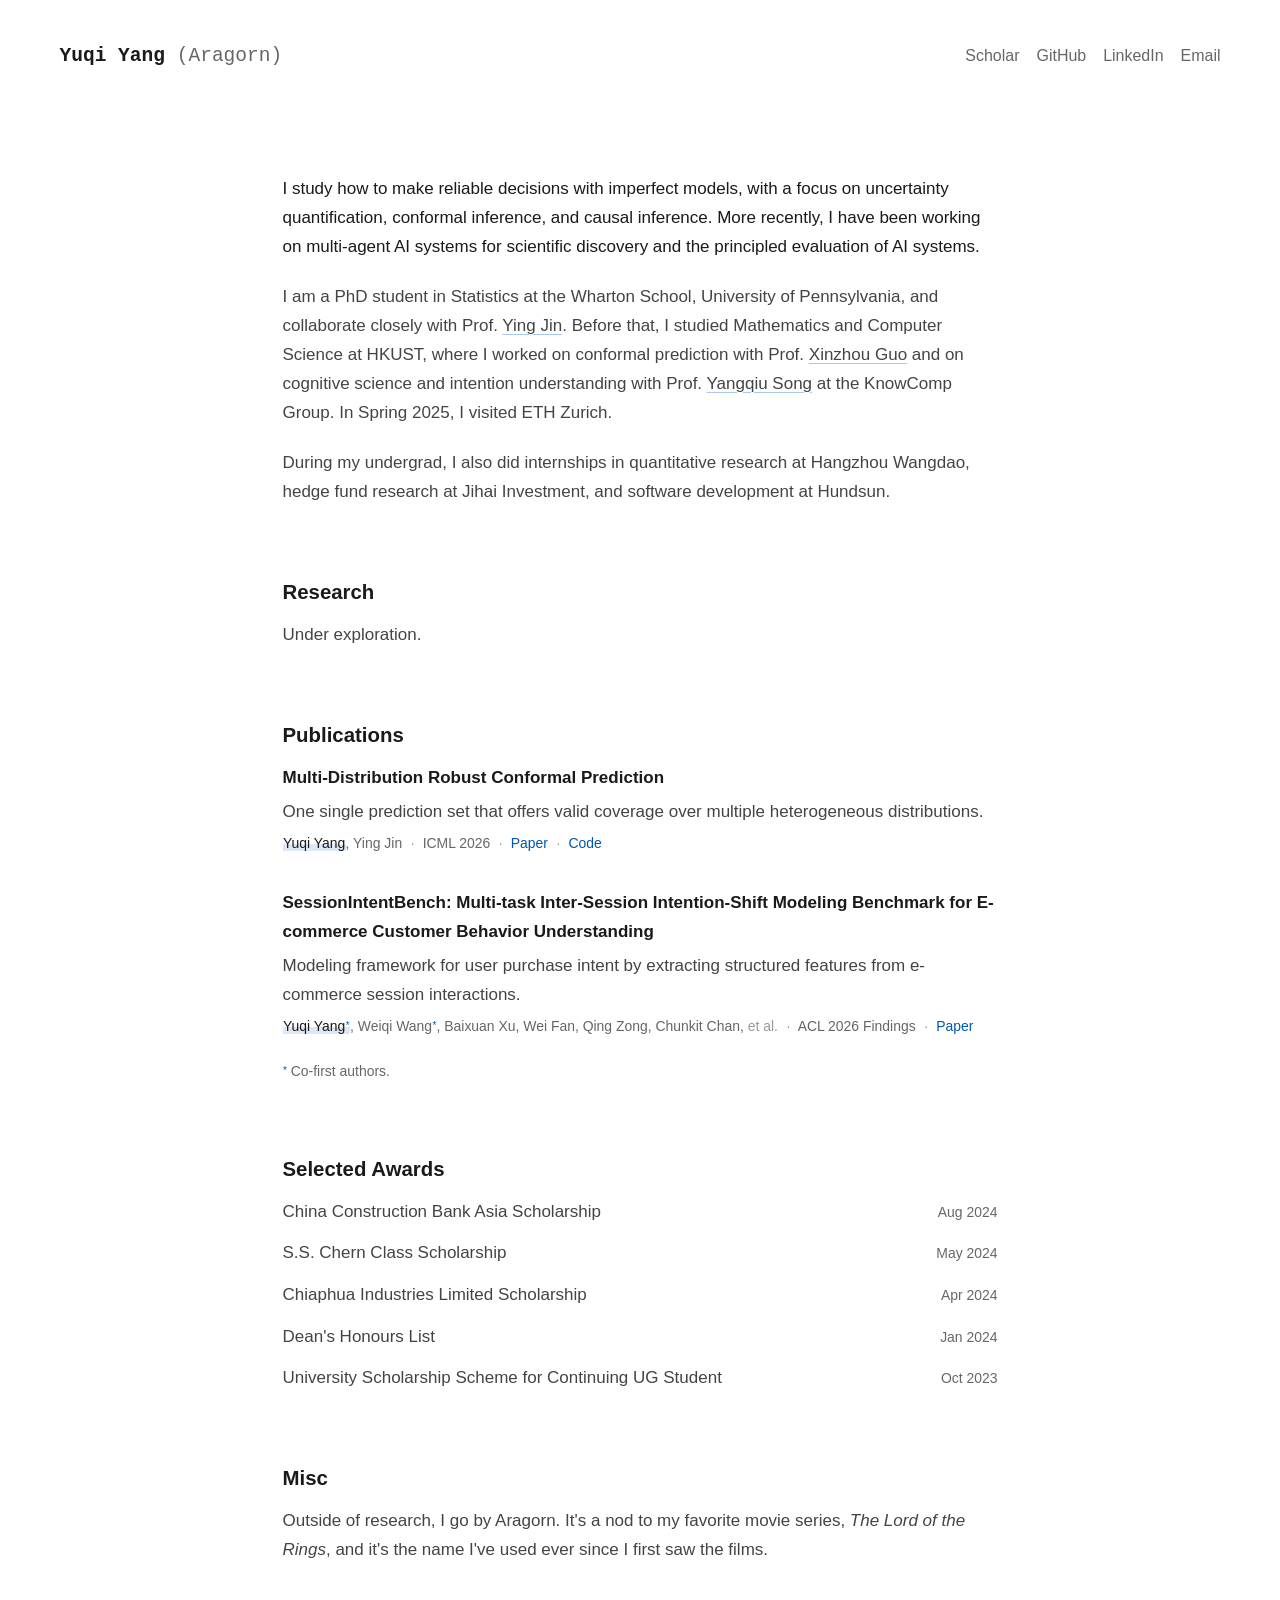
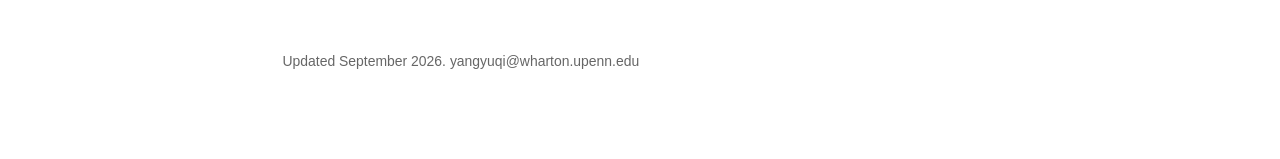
==== index.html @ 6b4e622f "Fix research placeholder wording" ====
<!doctype html>
<html lang="en">
<head>
    <meta charset="UTF-8">
    <meta name="viewport" content="width=device-width, initial-scale=1.0">
    <meta name="description" content="Yuqi Yang (Aragorn), Statistics PhD student at Wharton working on uncertainty quantification, conformal and causal inference, agentic scientific discovery, and AI evaluation.">
    <title>Yuqi Yang (Aragorn)</title>
    <style>
        :root {
            --bg: #ffffff;
            --text: #1a1a1a;
            --body: #444444;
            --muted: #666666;
            --light-muted: #999999;
            --accent: #0056b3;
            --max-width: 800px;
            --small: 0.82rem;
            --sans: -apple-system, BlinkMacSystemFont, "Segoe UI", Roboto, Helvetica, Arial, sans-serif;
            --mono: ui-monospace, "SF Mono", SFMono-Regular, Menlo, Monaco, Consolas, monospace;
        }

        * {
            box-sizing: border-box;
        }

        html {
            background: var(--bg);
            color: var(--text);
            font-family: var(--sans);
            font-size: 17px;
            line-height: 1.6;
        }

        body {
            margin: 0;
        }

        a {
            color: inherit;
            text-decoration-color: rgba(0, 102, 204, 0.35);
            text-decoration-thickness: 0.08em;
            text-underline-offset: 0.2em;
        }

        a:hover,
        a:focus {
            color: var(--accent);
            text-decoration-color: currentColor;
        }

        .site-header {
            align-items: baseline;
            display: flex;
            flex-wrap: wrap;
            gap: 0.5rem 2rem;
            justify-content: space-between;
            padding: 2.5rem 3.5rem 0;
        }

        .nav-links {
            display: flex;
            flex-wrap: wrap;
            gap: 0.5rem 1rem;
        }

        .nav-links a {
            color: var(--muted);
            font-size: 0.94rem;
            text-decoration: none;
        }

        .nav-links a:hover,
        .nav-links a:focus {
            color: var(--text);
        }

        h1,
        h2,
        h3,
        p,
        ul {
            margin: 0;
        }

        h1 {
            font-family: var(--mono);
            font-size: 1.15rem;
            font-weight: 700;
            line-height: 1.3;
        }

        h1 span {
            color: var(--muted);
            font-weight: 400;
        }

        .page {
            color: var(--body);
            line-height: 1.7;
            margin: 0 auto;
            max-width: var(--max-width);
            padding: 6.25rem 2.5rem 5rem;
        }

        h2 {
            color: var(--text);
            font-size: 1.2rem;
            font-weight: 700;
            line-height: 1.3;
            margin-bottom: 0.9rem;
        }

        h3 {
            color: var(--text);
            font-size: 1rem;
            font-weight: 600;
        }

        section + section {
            margin-top: 4.25rem;
        }

        section > * + * {
            margin-top: 1.25rem;
        }

        section > h2 + * {
            margin-top: 0;
        }

        section > .entry + .entry {
            margin-top: 2rem;
        }

        .lede {
            color: var(--text);
        }

        .small {
            color: var(--muted);
            font-size: var(--small);
        }

        .rows {
            display: grid;
            gap: 0.75rem;
            list-style: none;
            padding: 0;
        }

        .row {
            align-items: baseline;
            column-gap: 1.5rem;
            display: grid;
            grid-template-columns: minmax(0, 1fr) auto;
        }

        .entry > * + * {
            margin-top: 0.3rem;
        }

        .byline > * + * {
            white-space: nowrap;
        }

        .byline > :not(:last-child)::after {
            color: var(--light-muted);
            content: "\00b7";
            display: inline-block;
            margin: 0 0.25rem 0 0.5rem;
        }

        .byline a {
            color: var(--accent);
            text-decoration: none;
        }

        .byline a:hover,
        .byline a:focus {
            text-decoration: underline;
        }

        .author-me {
            background: linear-gradient(to top, rgba(0, 86, 179, 0.14) 42%, transparent 42%);
            color: var(--text);
            padding: 0 0.03em;
        }

        .author-more {
            color: var(--light-muted);
            white-space: nowrap;
        }

        .cofirst {
            color: var(--accent);
            font-size: 0.72em;
            line-height: 0;
            margin-left: 0.05em;
            position: relative;
            top: -0.22em;
            vertical-align: baseline;
        }

        footer {
            color: var(--muted);
            font-size: var(--small);
            margin-top: 5rem;
        }

        footer a {
            color: inherit;
            text-decoration: none;
        }

        footer a:hover,
        footer a:focus {
            text-decoration: underline;
        }

        @media (max-width: 640px) {
            .site-header {
                padding: 1.6rem 1.1rem 0;
            }

            .page {
                padding: 3.5rem 1.1rem 3.5rem;
            }

            section + section {
                margin-top: 3.25rem;
            }
        }
    </style>
</head>
<body>
    <header class="site-header">
        <h1 id="intro-title">Yuqi Yang <span>(Aragorn)</span></h1>
        <nav class="nav-links" aria-label="Primary">
            <a href="https://scholar.google.com/citations?user=ICgQw6wAAAAJ">Scholar</a>
            <a href="https://github.com/AragornBFRer">GitHub</a>
            <a href="https://www.linkedin.com/in/aragorn-y">LinkedIn</a>
            <a href="mailto:yangyuqi@wharton.upenn.edu">Email</a>
        </nav>
    </header>

    <main class="page">
        <section aria-label="About">
            <p class="lede">
                I study how to make reliable decisions with imperfect models, with a focus on uncertainty quantification, conformal inference, and causal inference. More recently, I have been working on multi-agent AI systems for scientific discovery and the principled evaluation of AI systems.
            </p>
            <p>
                I am a PhD student in Statistics at the Wharton School, University of Pennsylvania,
                and collaborate closely with Prof. <a href="https://ying531.github.io/">Ying Jin</a>.
                Before that, I studied Mathematics and Computer Science at HKUST, where I worked on
                conformal prediction with Prof. <a href="https://facultyprofiles.hkust.edu.hk/profiles.php?profile=xinzhou-guo-xinzhoug">Xinzhou Guo</a>
                and on cognitive science and intention understanding with
                Prof. <a href="https://scholar.google.com/citations?user=MdQZ-q8AAAAJ&hl=en">Yangqiu Song</a>
                at the KnowComp Group. In Spring 2025, I visited ETH Zurich.
            </p>
            <p>
                During my undergrad, I also did internships in quantitative research at Hangzhou Wangdao, hedge fund research at Jihai Investment, and software development at Hundsun.
            </p>
        </section>

        <section aria-labelledby="research-title">
            <h2 id="research-title">Research</h2>
            <p>Under exploration.</p>
        </section>

        <section aria-labelledby="publications-title">
            <h2 id="publications-title">Publications</h2>
            <article class="entry">
                <h3>Multi-Distribution Robust Conformal Prediction</h3>
                <p>One single prediction set that offers valid coverage over multiple heterogeneous distributions.</p>
                <p class="small byline">
                    <span><span class="author-me">Yuqi Yang</span>, Ying Jin</span>
                    <span>ICML 2026</span>
                    <a href="https://arxiv.org/abs/2601.02998">Paper</a>
                    <a href="https://github.com/AragornBFRer/MDCP">Code</a>
                </p>
            </article>

            <article class="entry">
                <h3>SessionIntentBench: Multi-task Inter-Session Intention-Shift Modeling Benchmark for E-commerce Customer Behavior Understanding</h3>
                <p>Modeling framework for user purchase intent by extracting structured features from e-commerce session interactions.</p>
                <p class="small byline">
                    <span title="Full authors: Yuqi Yang*, Weiqi Wang*, Baixuan Xu, Wei Fan, Qing Zong, Chunkit Chan, Zheye Deng, Xin Liu, Yifan Gao, Changlong Yu, Chen Luo, Yang Li, Zheng Li, Qingyu Yin, Bing Yin, Yangqiu Song" aria-label="Authors: Yuqi Yang and Weiqi Wang are co-first authors, followed by Baixuan Xu, Wei Fan, Qing Zong, Chunkit Chan, Zheye Deng, Xin Liu, Yifan Gao, Changlong Yu, Chen Luo, Yang Li, Zheng Li, Qingyu Yin, Bing Yin, and Yangqiu Song."><span class="author-me">Yuqi Yang<sup class="cofirst" aria-label="co-first author">*</sup></span>, Weiqi Wang<sup class="cofirst" aria-label="co-first author">*</sup>, Baixuan Xu, Wei Fan, Qing Zong, Chunkit Chan, <span class="author-more">et al.</span></span>
                    <span>ACL 2026 Findings</span>
                    <a href="https://arxiv.org/abs/2507.20185">Paper</a>
                </p>
            </article>

            <p class="small"><sup class="cofirst">*</sup> Co-first authors.</p>
        </section>

        <section aria-labelledby="awards-title">
            <h2 id="awards-title">Selected Awards</h2>
            <ul class="rows">
                <li class="row"><span>China Construction Bank Asia Scholarship</span><span class="small">Aug 2024</span></li>
                <li class="row"><span>S.S. Chern Class Scholarship</span><span class="small">May 2024</span></li>
                <li class="row"><span>Chiaphua Industries Limited Scholarship</span><span class="small">Apr 2024</span></li>
                <li class="row"><span>Dean's Honours List</span><span class="small">Jan 2024</span></li>
                <li class="row"><span>University Scholarship Scheme for Continuing UG Student</span><span class="small">Oct 2023</span></li>
            </ul>
        </section>

        <section aria-labelledby="misc-title">
            <h2 id="misc-title">Misc</h2>
            <p>
                Outside of research, I go by Aragorn. It's a nod to my favorite movie series, <em>The Lord of the Rings</em>, and it's the name I've used ever since I first saw the films.
            </p>
        </section>

        <footer>
            <p>Updated September 2026. <a href="mailto:yangyuqi@wharton.upenn.edu">yangyuqi@wharton.upenn.edu</a></p>
        </footer>
    </main>
</body>
</html>
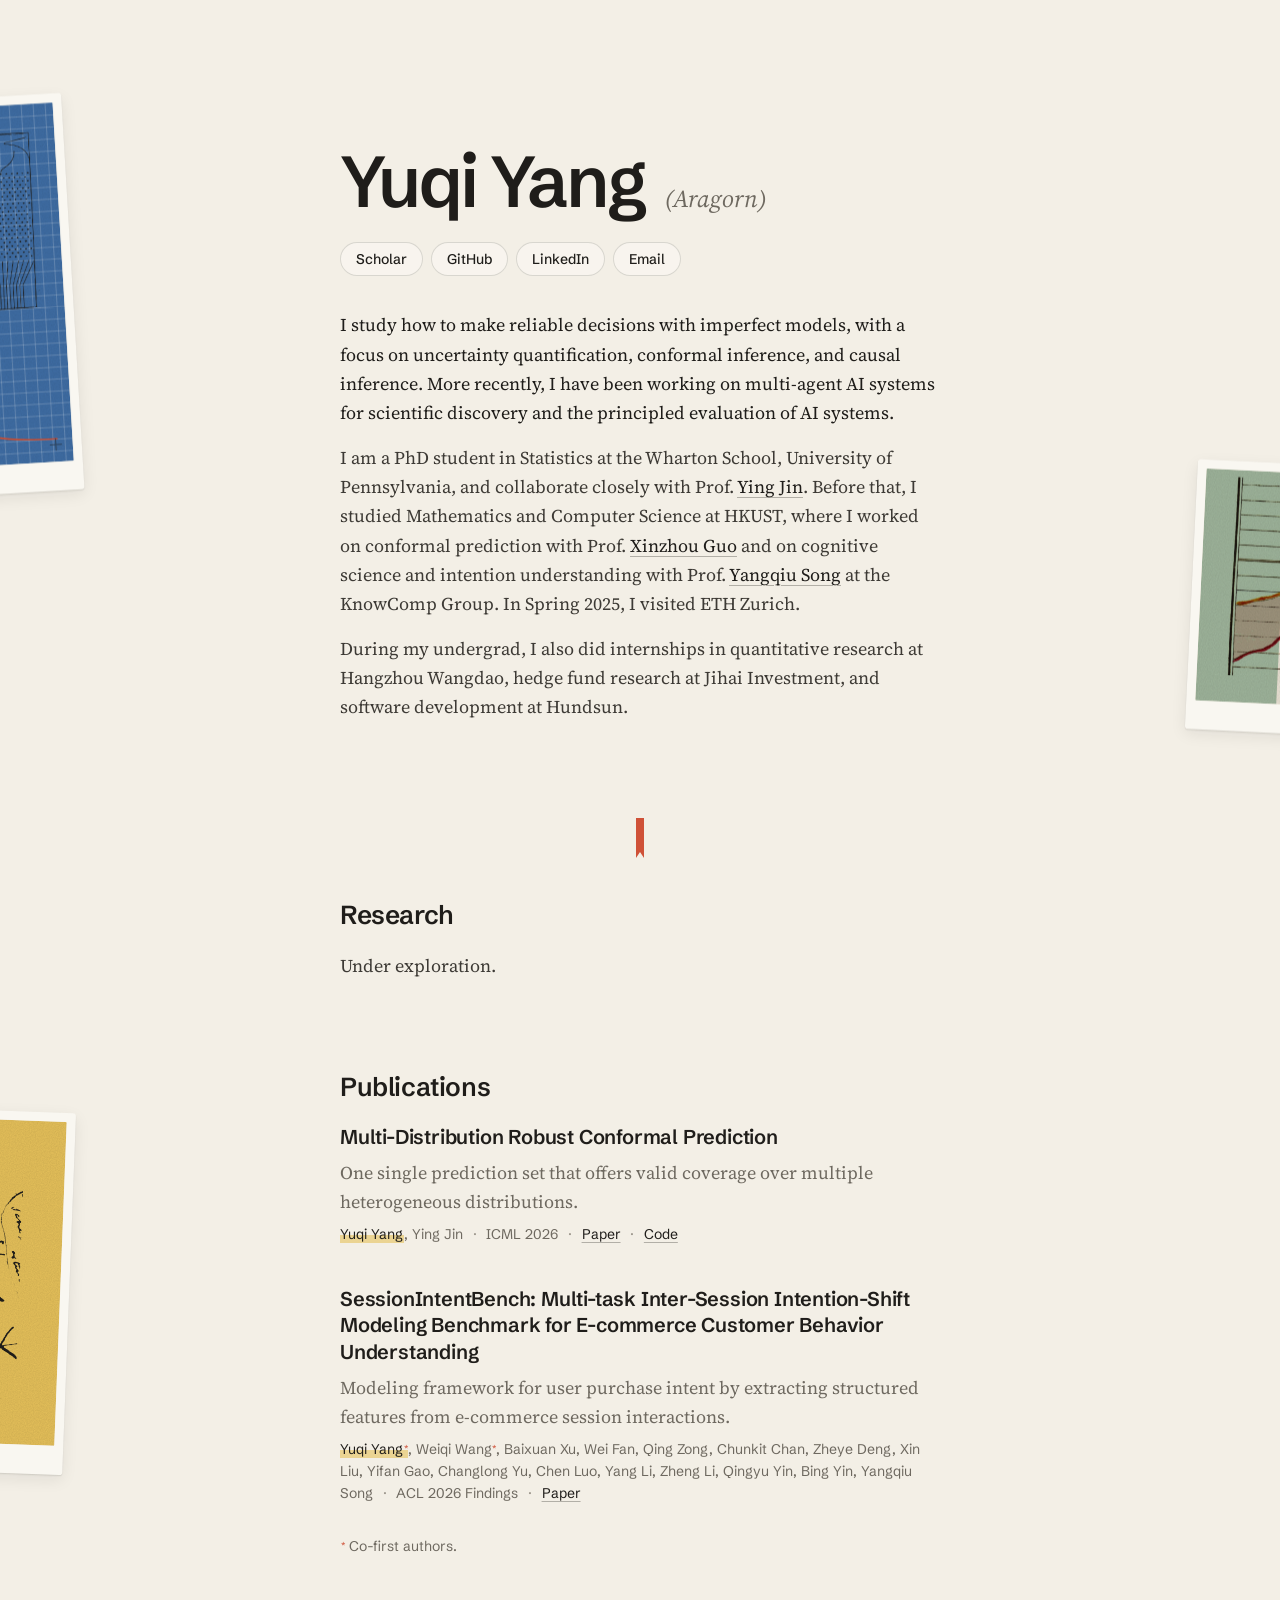
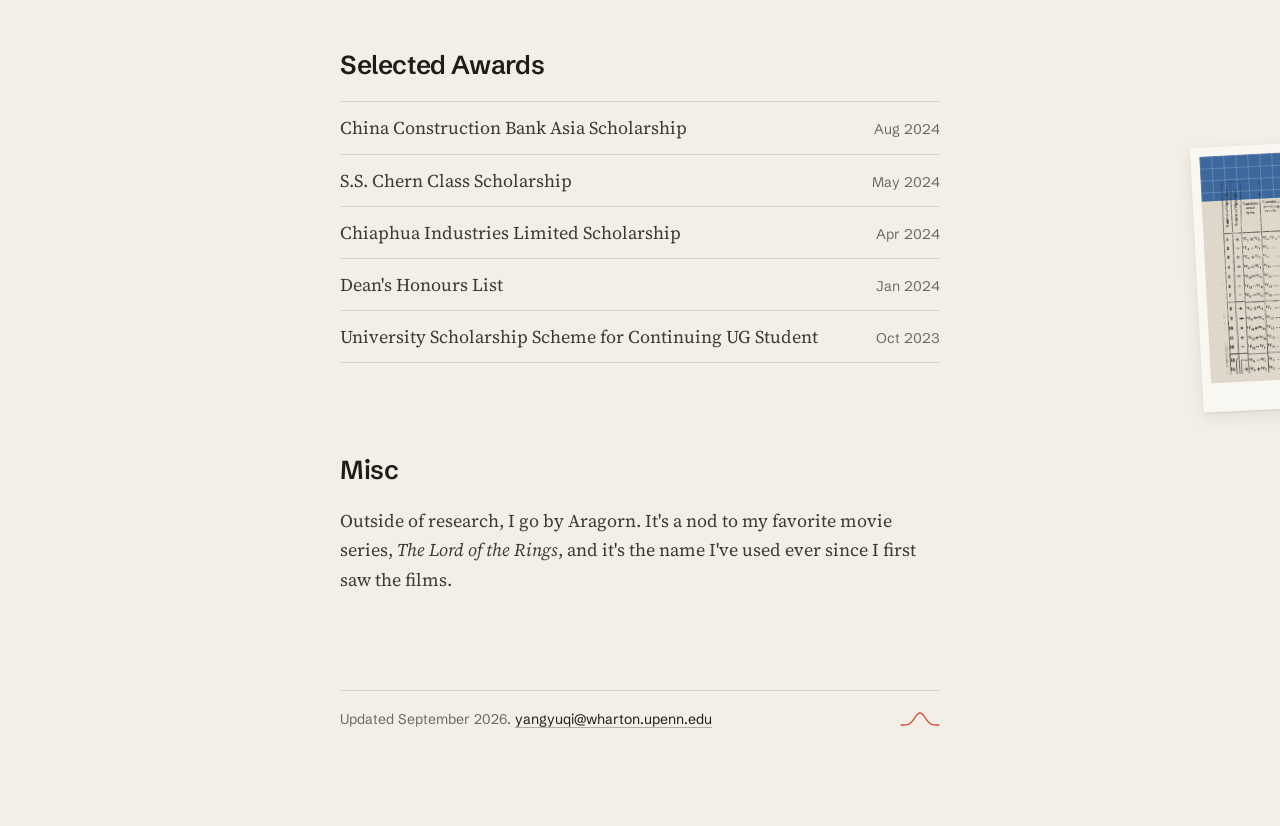
==== commit 6aefd37f: "Redesign homepage with archival prints tucked into the margins Four public-domain prints (Galton, Pl" ====
--- a/index.html
+++ b/index.html
@@ -5,18 +5,28 @@
     <meta name="viewport" content="width=device-width, initial-scale=1.0">
     <meta name="description" content="Yuqi Yang (Aragorn), Statistics PhD student at Wharton working on uncertainty quantification, conformal and causal inference, agentic scientific discovery, and AI evaluation.">
     <title>Yuqi Yang (Aragorn)</title>
+    <link rel="preconnect" href="https://fonts.googleapis.com">
+    <link rel="preconnect" href="https://fonts.gstatic.com" crossorigin>
+    <link rel="stylesheet" href="https://fonts.googleapis.com/css2?family=Schibsted+Grotesk:wght@400..700&family=Source+Serif+4:ital,opsz,wght@0,8..60,400..600;1,8..60,400&display=swap">
     <style>
         :root {
-            --bg: #ffffff;
-            --text: #1a1a1a;
-            --body: #444444;
-            --muted: #666666;
-            --light-muted: #999999;
-            --accent: #0056b3;
-            --max-width: 800px;
-            --small: 0.82rem;
-            --sans: -apple-system, BlinkMacSystemFont, "Segoe UI", Roboto, Helvetica, Arial, sans-serif;
-            --mono: ui-monospace, "SF Mono", SFMono-Regular, Menlo, Monaco, Consolas, monospace;
+            --desk: #f3efe6;
+            --card: #f9f7f1;
+            --text: #3d3a35;
+            --muted: #6e6960;
+            --faint: #9a948a;
+            --rule: rgba(31, 29, 26, 0.14);
+            --plate: #ebe4d6;
+            --ink: #1f1d1a;
+            --cyan: #3f6ea6;
+            --ochre: #e6c15a;
+            --sage: #9fb59c;
+            --vermilion: #cf5137;
+            --sans: "Schibsted Grotesk", -apple-system, BlinkMacSystemFont, "Segoe UI", Helvetica, Arial, sans-serif;
+            --serif: "Source Serif 4", Georgia, "Times New Roman", serif;
+            --column: min(600px, calc(100vw - 480px));
+            --grain: url("data:image/svg+xml,%3Csvg xmlns='http://www.w3.org/2000/svg' width='180' height='180'%3E%3Cfilter id='n'%3E%3CfeTurbulence type='fractalNoise' baseFrequency='0.85' numOctaves='2' stitchTiles='stitch'/%3E%3CfeColorMatrix values='0 0 0 0 0.12 0 0 0 0 0.11 0 0 0 0 0.1 0 0 0 0.55 0'/%3E%3C/filter%3E%3Crect width='100%25' height='100%25' filter='url(%23n)'/%3E%3C/svg%3E");
+            color-scheme: light;
         }
 
         * {
@@ -24,139 +34,195 @@
         }
 
         html {
-            background: var(--bg);
+            -webkit-font-smoothing: antialiased;
+            background: var(--desk);
             color: var(--text);
-            font-family: var(--sans);
-            font-size: 17px;
-            line-height: 1.6;
+            font: 400 18px/1.62 var(--serif);
+            scroll-behavior: smooth;
         }
 
         body {
             margin: 0;
-        }
-
-        a {
-            color: inherit;
-            text-decoration-color: rgba(0, 102, 204, 0.35);
-            text-decoration-thickness: 0.08em;
-            text-underline-offset: 0.2em;
-        }
-
-        a:hover,
-        a:focus {
-            color: var(--accent);
-            text-decoration-color: currentColor;
-        }
-
-        .site-header {
-            align-items: baseline;
-            display: flex;
-            flex-wrap: wrap;
-            gap: 0.5rem 2rem;
-            justify-content: space-between;
-            padding: 2.5rem 3.5rem 0;
-        }
-
-        .nav-links {
-            display: flex;
-            flex-wrap: wrap;
-            gap: 0.5rem 1rem;
-        }
-
-        .nav-links a {
-            color: var(--muted);
-            font-size: 0.94rem;
-            text-decoration: none;
-        }
-
-        .nav-links a:hover,
-        .nav-links a:focus {
-            color: var(--text);
+            position: relative;
         }
 
         h1,
         h2,
         h3,
         p,
-        ul {
+        ul,
+        figure {
             margin: 0;
         }
 
+        a {
+            color: inherit;
+        }
+
+        /* Landing */
+
+        .landing {
+            align-items: center;
+            display: grid;
+            justify-items: center;
+            min-height: 100vh;
+            min-height: 100svh;
+            padding: 88px 24px 120px;
+            position: relative;
+        }
+
+        .landing-content,
+        .sheet {
+            position: relative;
+            z-index: 2;
+        }
+
+        .landing-content {
+            width: min(100%, var(--column));
+        }
+
         h1 {
-            font-family: var(--mono);
-            font-size: 1.15rem;
-            font-weight: 700;
-            line-height: 1.3;
+            color: var(--ink);
+            font: 600 clamp(46px, 2.4rem + 2.6vw, 72px) / 1 var(--sans);
+            letter-spacing: -0.035em;
         }
 
         h1 span {
             color: var(--muted);
-            font-weight: 400;
-        }
-
-        .page {
-            color: var(--body);
-            line-height: 1.7;
+            font: italic 400 0.34em / 1 var(--serif);
+            letter-spacing: 0;
+            margin-left: 0.25em;
+            white-space: nowrap;
+        }
+
+        .links {
+            display: flex;
+            flex-wrap: wrap;
+            gap: 8px;
+            margin-top: 24px;
+        }
+
+        .links a {
+            background: rgba(249, 247, 241, 0.7);
+            border: 1px solid var(--rule);
+            border-radius: 999px;
+            color: var(--ink);
+            font: 500 14px / 1 var(--sans);
+            padding: 9px 15px;
+            text-decoration: none;
+            transition: background-color 0.2s, border-color 0.2s, color 0.2s;
+        }
+
+        .links a:hover,
+        .links a:focus-visible {
+            background: var(--ink);
+            border-color: var(--ink);
+            color: var(--desk);
+        }
+
+        .about {
+            margin-top: 34px;
+        }
+
+        .about > * + * {
+            margin-top: 16px;
+        }
+
+        .lede {
+            color: var(--ink);
+        }
+
+        .about a,
+        .sheet p a {
+            color: var(--ink);
+            text-decoration: underline;
+            text-decoration-color: rgba(31, 29, 26, 0.3);
+            text-decoration-thickness: 1px;
+            text-underline-offset: 0.2em;
+            transition: text-decoration-color 0.2s;
+        }
+
+        .about a:hover,
+        .sheet p a:hover {
+            text-decoration-color: var(--vermilion);
+        }
+
+        /* Scroll cue */
+
+        .scroll-cue {
+            bottom: 32px;
+            display: block;
+            height: 50px;
+            left: 50%;
+            overflow: hidden;
+            position: absolute;
+            transform: translateX(-50%);
+            transition: opacity 0.4s ease;
+            width: 24px;
+            z-index: 2;
+        }
+
+        .ribbon {
+            background: var(--vermilion);
+            clip-path: polygon(0 0, 100% 0, 100% 100%, 50% calc(100% - 6px), 0 100%);
+            height: 52px;
+            left: calc(50% - 4px);
+            position: absolute;
+            top: -12px;
+            transition: transform 0.5s cubic-bezier(0.22, 0.8, 0.24, 1);
+            width: 8px;
+        }
+
+        .scroll-cue:hover .ribbon,
+        .scroll-cue:focus-visible .ribbon {
+            transform: translateY(8px);
+        }
+
+        html.scrolled .scroll-cue {
+            opacity: 0;
+            pointer-events: none;
+        }
+
+        /* Reading sheet */
+
+        .sheet {
             margin: 0 auto;
-            max-width: var(--max-width);
-            padding: 6.25rem 2.5rem 5rem;
+            max-width: calc(var(--column) + 48px);
+            padding: 0 24px 96px;
+        }
+
+        section + section {
+            margin-top: 92px;
         }
 
         h2 {
-            color: var(--text);
-            font-size: 1.2rem;
-            font-weight: 700;
-            line-height: 1.3;
-            margin-bottom: 0.9rem;
+            color: var(--ink);
+            font: 600 26px / 1.2 var(--sans);
+            letter-spacing: -0.015em;
+            margin-bottom: 20px;
         }
 
         h3 {
-            color: var(--text);
-            font-size: 1rem;
-            font-weight: 600;
-        }
-
-        section + section {
-            margin-top: 4.25rem;
-        }
-
-        section > * + * {
-            margin-top: 1.25rem;
-        }
-
-        section > h2 + * {
-            margin-top: 0;
-        }
-
-        section > .entry + .entry {
-            margin-top: 2rem;
-        }
-
-        .lede {
-            color: var(--text);
+            color: var(--ink);
+            font: 600 20px / 1.32 var(--sans);
+            letter-spacing: -0.01em;
+        }
+
+        .entry + .entry {
+            margin-top: 40px;
+        }
+
+        .entry > * + * {
+            margin-top: 8px;
+        }
+
+        .summary {
+            color: var(--muted);
         }
 
         .small {
             color: var(--muted);
-            font-size: var(--small);
-        }
-
-        .rows {
-            display: grid;
-            gap: 0.75rem;
-            list-style: none;
-            padding: 0;
-        }
-
-        .row {
-            align-items: baseline;
-            column-gap: 1.5rem;
-            display: grid;
-            grid-template-columns: minmax(0, 1fr) auto;
-        }
-
-        .entry > * + * {
-            margin-top: 0.3rem;
+            font: 400 14px / 1.55 var(--sans);
         }
 
         .byline > * + * {
@@ -164,35 +230,30 @@
         }
 
         .byline > :not(:last-child)::after {
-            color: var(--light-muted);
+            color: var(--faint);
             content: "\00b7";
             display: inline-block;
-            margin: 0 0.25rem 0 0.5rem;
+            margin: 0 0.3rem 0 0.55rem;
         }
 
         .byline a {
-            color: var(--accent);
-            text-decoration: none;
-        }
-
-        .byline a:hover,
-        .byline a:focus {
+            color: var(--ink);
             text-decoration: underline;
+            text-decoration-color: rgba(31, 29, 26, 0.25);
+            text-underline-offset: 0.25em;
+        }
+
+        .byline a:hover {
+            text-decoration-color: var(--vermilion);
         }
 
         .author-me {
-            background: linear-gradient(to top, rgba(0, 86, 179, 0.14) 42%, transparent 42%);
-            color: var(--text);
-            padding: 0 0.03em;
-        }
-
-        .author-more {
-            color: var(--light-muted);
-            white-space: nowrap;
+            background: linear-gradient(transparent 58%, rgba(230, 193, 90, 0.6) 58%);
+            color: var(--ink);
         }
 
         .cofirst {
-            color: var(--accent);
+            color: var(--vermilion);
             font-size: 0.72em;
             line-height: 0;
             margin-left: 0.05em;
@@ -201,10 +262,42 @@
             vertical-align: baseline;
         }
 
+        .note {
+            margin-top: 32px;
+        }
+
+        .rows {
+            list-style: none;
+            padding: 0;
+        }
+
+        .row {
+            align-items: baseline;
+            border-top: 1px solid var(--rule);
+            column-gap: 24px;
+            display: grid;
+            grid-template-columns: minmax(0, 1fr) auto;
+            padding: 11px 0;
+        }
+
+        .row:last-child {
+            border-bottom: 1px solid var(--rule);
+        }
+
+        .row .small {
+            font-variant-numeric: tabular-nums;
+        }
+
         footer {
+            align-items: center;
+            border-top: 1px solid var(--rule);
             color: var(--muted);
-            font-size: var(--small);
-            margin-top: 5rem;
+            display: flex;
+            font: 400 14px / 1.5 var(--sans);
+            gap: 16px;
+            justify-content: space-between;
+            margin-top: 96px;
+            padding-top: 18px;
         }
 
         footer a {
@@ -212,66 +305,471 @@
             text-decoration: none;
         }
 
-        footer a:hover,
-        footer a:focus {
+        footer a:hover {
+            color: var(--ink);
             text-decoration: underline;
         }
 
-        @media (max-width: 640px) {
-            .site-header {
-                padding: 1.6rem 1.1rem 0;
-            }
-
-            .page {
-                padding: 3.5rem 1.1rem 3.5rem;
+        .colophon {
+            color: var(--vermilion);
+            flex: none;
+            height: 14px;
+            width: 40px;
+        }
+
+        /* Plates */
+
+        .plate {
+            background: var(--plate);
+            border-radius: 1px;
+            isolation: isolate;
+            overflow: hidden;
+            position: relative;
+        }
+
+        .plate::after {
+            background: var(--grain);
+            content: "";
+            inset: 0;
+            mix-blend-mode: multiply;
+            opacity: 0.3;
+            pointer-events: none;
+            position: absolute;
+        }
+
+        .plate > * {
+            position: absolute;
+        }
+
+        .plate img {
+            display: block;
+            height: auto;
+        }
+
+        .plate .scan {
+            mix-blend-mode: multiply;
+        }
+
+        .plate svg {
+            height: 100%;
+            inset: 0;
+            overflow: visible;
+            width: 100%;
+        }
+
+        .plate > .band,
+        .plate > .graph,
+        .plate > .ruled {
+            height: 100%;
+            top: 0;
+        }
+
+        .grid-white {
+            background-image:
+                linear-gradient(rgba(255, 255, 255, 0.2) 1px, transparent 1px),
+                linear-gradient(90deg, rgba(255, 255, 255, 0.2) 1px, transparent 1px);
+            background-size: 12px 12px;
+        }
+
+        .grid-ink {
+            background-image:
+                linear-gradient(rgba(31, 29, 26, 0.1) 1px, transparent 1px),
+                linear-gradient(90deg, rgba(31, 29, 26, 0.1) 1px, transparent 1px);
+            background-size: 12px 12px;
+        }
+
+        .ruled {
+            background-image: linear-gradient(transparent 15px, rgba(63, 110, 166, 0.22) 15px 16px, transparent 16px);
+            background-size: 100% 16px;
+        }
+
+        .stroke {
+            fill: none;
+            stroke-linecap: round;
+            stroke-linejoin: round;
+            vector-effect: non-scaling-stroke;
+        }
+
+        .curve {
+            stroke: var(--vermilion);
+            stroke-width: 1.6;
+        }
+
+        .marks {
+            stroke: rgba(31, 29, 26, 0.5);
+            stroke-width: 1;
+        }
+
+        /* Galton, quincunx, 1889 */
+
+        .plate-galton {
+            aspect-ratio: 4 / 5;
+        }
+
+        .plate-galton .band {
+            background-color: var(--cyan);
+            left: 68%;
+            width: 32%;
+        }
+
+        .plate-galton .graph {
+            height: 34%;
+            left: 0;
+            top: 66%;
+            width: 68%;
+        }
+
+        .plate-galton img {
+            left: 7%;
+            top: 7%;
+            width: 86%;
+        }
+
+        /* Playfair, trade with Denmark and Norway, 1786 */
+
+        .plate-playfair {
+            aspect-ratio: 16 / 11;
+        }
+
+        .plate-playfair .band {
+            background: var(--sage);
+            left: 0;
+            width: 24%;
+        }
+
+        .plate-playfair img {
+            left: 9%;
+            top: 3%;
+            width: 94%;
+        }
+
+        /* Darwin, "I think", 1837 */
+
+        .plate-darwin {
+            aspect-ratio: 4 / 5;
+        }
+
+        .plate-darwin .band {
+            background: var(--ochre);
+            left: 60%;
+            width: 40%;
+        }
+
+        .plate-darwin .ruled {
+            left: 0;
+            width: 60%;
+        }
+
+        .plate-darwin img {
+            left: 6%;
+            top: 4%;
+            width: 78%;
+        }
+
+        /* Lovelace, Note G, 1843 */
+
+        .plate-lovelace {
+            aspect-ratio: 16 / 11;
+        }
+
+        .plate-lovelace .band {
+            background-color: var(--cyan);
+            height: 20%;
+            left: 0;
+            top: 0;
+            width: 100%;
+        }
+
+        .plate-lovelace img {
+            left: 5%;
+            top: 5%;
+            width: 90%;
+        }
+
+        /* Tucked prints */
+
+        .tucks {
+            inset: 0;
+            overflow: clip;
+            pointer-events: none;
+            position: absolute;
+            z-index: 1;
+        }
+
+        /* Drawn out, a print shows --open of its width, which must still end short of the reading column. */
+        .tuck {
+            --margin: calc((100vw - var(--column)) / 2);
+            --max-w: clamp(300px, 28vw, 540px);
+            --w: calc(var(--size) * min(var(--max-w), (var(--margin) - 56px) / var(--open)));
+            position: absolute;
+            top: var(--top);
+            width: var(--w);
+            will-change: transform;
+        }
+
+        .tuck-left {
+            --side: -1;
+            left: 0;
+        }
+
+        .tuck-right {
+            --side: 1;
+            right: 0;
+        }
+
+        /* A single nudge on arrival, so visitors see the slivers can be drawn out. */
+        .tuck-galton,
+        .tuck-playfair {
+            animation: peek 1.5s cubic-bezier(0.3, 0.7, 0.3, 1) 1.2s;
+        }
+
+        .tuck-playfair {
+            animation-delay: 1.55s;
+        }
+
+        @keyframes peek {
+            40% {
+                translate: calc(var(--side) * -26px) 0;
+            }
+        }
+
+        .print {
+            --drawn: 0;
+            --shown: calc(var(--peek) + (var(--open) - var(--peek)) * var(--drawn));
+            -webkit-tap-highlight-color: transparent;
+            background: var(--card);
+            border-radius: 3px;
+            box-shadow:
+                0 1px 1.5px rgba(31, 29, 26, 0.12),
+                0 5px 16px rgba(31, 29, 26, 0.08);
+            outline-offset: 5px;
+            padding: 9px;
+            pointer-events: auto;
+            position: relative;
+            transform:
+                translateX(calc(var(--side) * (1 - var(--shown)) * 100%))
+                rotate(calc(var(--tilt) * (1 - 0.65 * var(--drawn))));
+            transition: transform 0.7s cubic-bezier(0.22, 0.8, 0.24, 1) 0.12s;
+        }
+
+        .print::before {
+            border-radius: inherit;
+            box-shadow:
+                0 2px 5px rgba(31, 29, 26, 0.06),
+                0 28px 52px -14px rgba(31, 29, 26, 0.34);
+            content: "";
+            inset: 0;
+            opacity: var(--drawn);
+            pointer-events: none;
+            position: absolute;
+            transition: opacity 0.7s ease 0.12s;
+        }
+
+        .print figcaption {
+            color: var(--muted);
+            font: 500 11px / 1 var(--sans);
+            letter-spacing: 0.02em;
+            margin-top: 9px;
+            opacity: var(--drawn);
+            transition: opacity 0.3s ease;
+        }
+
+        .tuck-left figcaption {
+            text-align: right;
+        }
+
+        .print.is-open,
+        .print:focus-visible {
+            --drawn: 1;
+            transition-delay: 0s;
+        }
+
+        .print:focus-visible {
+            outline: 1.5px solid rgba(31, 29, 26, 0.38);
+        }
+
+        @media (hover: hover) and (pointer: fine) {
+            .print:hover {
+                --drawn: 1;
+                transition-delay: 0.04s;
+            }
+        }
+
+        .print.is-open::before,
+        .print:focus-visible::before,
+        .print:hover::before {
+            transition-delay: 0s;
+        }
+
+        .print.is-open figcaption,
+        .print:focus-visible figcaption,
+        .print:hover figcaption {
+            transition: opacity 0.5s ease 0.25s;
+        }
+
+        .tuck-galton {
+            --size: 0.86;
+            --peek: 0.24;
+            --open: 0.8;
+            --tilt: -3.4deg;
+            --top: clamp(56px, 11vh, 120px);
+        }
+
+        .tuck-playfair {
+            --size: 1;
+            --peek: 0.25;
+            --open: 0.8;
+            --tilt: 2.8deg;
+            --top: calc(50vh + 20px);
+        }
+
+        .tuck-darwin {
+            --size: 0.8;
+            --peek: 0.25;
+            --open: 0.82;
+            --tilt: 2.2deg;
+            --top: 46%;
+        }
+
+        .tuck-lovelace {
+            --size: 0.98;
+            --peek: 0.24;
+            --open: 0.8;
+            --tilt: -3deg;
+            --top: 72%;
+        }
+
+        @media (max-height: 820px) and (min-width: 960px) {
+            .landing {
+                padding-bottom: 88px;
+                padding-top: 56px;
+            }
+
+            .scroll-cue {
+                bottom: 14px;
+            }
+
+            .ribbon {
+                top: -20px;
+            }
+        }
+
+        /* Narrow screens: the margins are too small, so two prints peek in above the name instead. */
+
+        @media (max-width: 959px) {
+            :root {
+                --column: 600px;
+                --band: clamp(132px, 12vw + 118px, min(222px, 34vh));
+            }
+
+            .landing {
+                align-items: start;
+                padding: calc(var(--band) + 22px) 22px 56px;
+            }
+
+            .tuck-galton {
+                --w: calc(var(--band) * 0.92);
+                --top: calc(var(--band) * -0.28);
+                --peek: 0.3;
+                --tilt: -4deg;
+            }
+
+            .tuck-playfair {
+                --w: calc(var(--band) * 1.05);
+                --top: calc(var(--band) * 0.13);
+                --peek: 0.27;
+                --open: 0.78;
+                --tilt: 3deg;
+            }
+
+            .tuck-darwin,
+            .tuck-lovelace,
+            .scroll-cue {
+                display: none;
+            }
+
+            .sheet {
+                padding: 8px 22px 64px;
             }
 
             section + section {
-                margin-top: 3.25rem;
+                margin-top: 68px;
+            }
+
+            h2 {
+                font-size: 24px;
+            }
+
+            h3 {
+                font-size: 19px;
+            }
+        }
+
+        @media (prefers-reduced-motion: reduce) {
+            html {
+                scroll-behavior: auto;
+            }
+
+            .print,
+            .print::before,
+            .print figcaption,
+            .ribbon {
+                transition: none !important;
+            }
+
+            .tuck {
+                animation: none;
             }
         }
     </style>
 </head>
 <body>
-    <header class="site-header">
-        <h1 id="intro-title">Yuqi Yang <span>(Aragorn)</span></h1>
-        <nav class="nav-links" aria-label="Primary">
-            <a href="https://scholar.google.com/citations?user=ICgQw6wAAAAJ">Scholar</a>
-            <a href="https://github.com/AragornBFRer">GitHub</a>
-            <a href="https://www.linkedin.com/in/aragorn-y">LinkedIn</a>
-            <a href="mailto:yangyuqi@wharton.upenn.edu">Email</a>
-        </nav>
-    </header>
-
-    <main class="page">
-        <section aria-label="About">
-            <p class="lede">
-                I study how to make reliable decisions with imperfect models, with a focus on uncertainty quantification, conformal inference, and causal inference. More recently, I have been working on multi-agent AI systems for scientific discovery and the principled evaluation of AI systems.
-            </p>
-            <p>
-                I am a PhD student in Statistics at the Wharton School, University of Pennsylvania,
-                and collaborate closely with Prof. <a href="https://ying531.github.io/">Ying Jin</a>.
-                Before that, I studied Mathematics and Computer Science at HKUST, where I worked on
-                conformal prediction with Prof. <a href="https://facultyprofiles.hkust.edu.hk/profiles.php?profile=xinzhou-guo-xinzhoug">Xinzhou Guo</a>
-                and on cognitive science and intention understanding with
-                Prof. <a href="https://scholar.google.com/citations?user=MdQZ-q8AAAAJ&hl=en">Yangqiu Song</a>
-                at the KnowComp Group. In Spring 2025, I visited ETH Zurich.
-            </p>
-            <p>
-                During my undergrad, I also did internships in quantitative research at Hangzhou Wangdao, hedge fund research at Jihai Investment, and software development at Hundsun.
-            </p>
-        </section>
-
-        <section aria-labelledby="research-title">
+    <div class="landing">
+        <div class="landing-content">
+            <header class="masthead">
+                <h1 id="intro-title">Yuqi Yang <span>(Aragorn)</span></h1>
+                <nav class="links" aria-label="Primary">
+                    <a href="https://scholar.google.com/citations?user=ICgQw6wAAAAJ">Scholar</a>
+                    <a href="https://github.com/AragornBFRer">GitHub</a>
+                    <a href="https://www.linkedin.com/in/aragorn-y">LinkedIn</a>
+                    <a href="mailto:yangyuqi@wharton.upenn.edu">Email</a>
+                </nav>
+            </header>
+
+            <section class="about" aria-label="About">
+                <p class="lede">
+                    I study how to make reliable decisions with imperfect models, with a focus on uncertainty quantification, conformal inference, and causal inference. More recently, I have been working on multi-agent AI systems for scientific discovery and the principled evaluation of AI systems.
+                </p>
+                <p>
+                    I am a PhD student in Statistics at the Wharton School, University of Pennsylvania,
+                    and collaborate closely with Prof. <a href="https://ying531.github.io/">Ying Jin</a>.
+                    Before that, I studied Mathematics and Computer Science at HKUST, where I worked on
+                    conformal prediction with Prof. <a href="https://facultyprofiles.hkust.edu.hk/profiles.php?profile=xinzhou-guo-xinzhoug">Xinzhou Guo</a>
+                    and on cognitive science and intention understanding with
+                    Prof. <a href="https://scholar.google.com/citations?user=MdQZ-q8AAAAJ&hl=en">Yangqiu Song</a>
+                    at the KnowComp Group. In Spring 2025, I visited ETH Zurich.
+                </p>
+                <p>
+                    During my undergrad, I also did internships in quantitative research at Hangzhou Wangdao, hedge fund research at Jihai Investment, and software development at Hundsun.
+                </p>
+            </section>
+        </div>
+
+        <a class="scroll-cue" href="#research" aria-label="Scroll down"><span class="ribbon"></span></a>
+    </div>
+
+    <main class="sheet">
+        <section id="research" aria-labelledby="research-title">
             <h2 id="research-title">Research</h2>
             <p>Under exploration.</p>
         </section>
 
         <section aria-labelledby="publications-title">
             <h2 id="publications-title">Publications</h2>
+
             <article class="entry">
                 <h3>Multi-Distribution Robust Conformal Prediction</h3>
-                <p>One single prediction set that offers valid coverage over multiple heterogeneous distributions.</p>
+                <p class="summary">One single prediction set that offers valid coverage over multiple heterogeneous distributions.</p>
                 <p class="small byline">
                     <span><span class="author-me">Yuqi Yang</span>, Ying Jin</span>
                     <span>ICML 2026</span>
@@ -282,15 +780,15 @@
 
             <article class="entry">
                 <h3>SessionIntentBench: Multi-task Inter-Session Intention-Shift Modeling Benchmark for E-commerce Customer Behavior Understanding</h3>
-                <p>Modeling framework for user purchase intent by extracting structured features from e-commerce session interactions.</p>
+                <p class="summary">Modeling framework for user purchase intent by extracting structured features from e-commerce session interactions.</p>
                 <p class="small byline">
-                    <span title="Full authors: Yuqi Yang*, Weiqi Wang*, Baixuan Xu, Wei Fan, Qing Zong, Chunkit Chan, Zheye Deng, Xin Liu, Yifan Gao, Changlong Yu, Chen Luo, Yang Li, Zheng Li, Qingyu Yin, Bing Yin, Yangqiu Song" aria-label="Authors: Yuqi Yang and Weiqi Wang are co-first authors, followed by Baixuan Xu, Wei Fan, Qing Zong, Chunkit Chan, Zheye Deng, Xin Liu, Yifan Gao, Changlong Yu, Chen Luo, Yang Li, Zheng Li, Qingyu Yin, Bing Yin, and Yangqiu Song."><span class="author-me">Yuqi Yang<sup class="cofirst" aria-label="co-first author">*</sup></span>, Weiqi Wang<sup class="cofirst" aria-label="co-first author">*</sup>, Baixuan Xu, Wei Fan, Qing Zong, Chunkit Chan, <span class="author-more">et al.</span></span>
+                    <span><span class="author-me">Yuqi Yang<sup class="cofirst" aria-label="co-first author">*</sup></span>, Weiqi Wang<sup class="cofirst" aria-label="co-first author">*</sup>, Baixuan Xu, Wei Fan, Qing Zong, Chunkit Chan, Zheye Deng, Xin Liu, Yifan Gao, Changlong Yu, Chen Luo, Yang Li, Zheng Li, Qingyu Yin, Bing Yin, Yangqiu Song</span>
                     <span>ACL 2026 Findings</span>
                     <a href="https://arxiv.org/abs/2507.20185">Paper</a>
                 </p>
             </article>
 
-            <p class="small"><sup class="cofirst">*</sup> Co-first authors.</p>
+            <p class="small note"><sup class="cofirst">*</sup> Co-first authors.</p>
         </section>
 
         <section aria-labelledby="awards-title">
@@ -313,7 +811,103 @@
 
         <footer>
             <p>Updated September 2026. <a href="mailto:yangyuqi@wharton.upenn.edu">yangyuqi@wharton.upenn.edu</a></p>
+            <svg class="colophon" viewBox="0 0 40 14" fill="none" stroke="currentColor" stroke-width="1.3" stroke-linecap="round" aria-hidden="true"><path d="M1 13c7 0 9-.4 12-4.6S17 1 20 1s4 3.2 7 7.4S32 13 39 13"/></svg>
         </footer>
     </main>
+
+    <div class="tucks">
+        <div class="tuck tuck-left tuck-galton">
+            <figure class="print" tabindex="0">
+                <div class="plate plate-galton" aria-hidden="true">
+                    <div class="band grid-white"></div>
+                    <div class="graph grid-ink"></div>
+                    <img src="assets/plates/galton.png" alt="" width="1488" height="1106">
+                    <svg viewBox="0 0 400 500" preserveAspectRatio="none">
+                        <path class="stroke curve" d="M22 468 C 96 468 130 462 158 430 C 178 404 186 372 200 372 C 214 372 222 404 242 430 C 270 462 304 468 378 468"/>
+                        <path class="stroke marks" d="M16 24h16M24 16v16M368 476h16M376 468v16"/>
+                    </svg>
+                </div>
+                <figcaption>F. Galton, 1889</figcaption>
+            </figure>
+        </div>
+
+        <div class="tuck tuck-right tuck-playfair">
+            <figure class="print" tabindex="0">
+                <div class="plate plate-playfair" aria-hidden="true">
+                    <div class="band"></div>
+                    <img class="scan" src="assets/plates/playfair.jpg" alt="" width="1120" height="700">
+                </div>
+                <figcaption>W. Playfair, 1786</figcaption>
+            </figure>
+        </div>
+
+        <div class="tuck tuck-left tuck-darwin">
+            <figure class="print" tabindex="0">
+                <div class="plate plate-darwin" aria-hidden="true">
+                    <div class="band"></div>
+                    <div class="ruled"></div>
+                    <img src="assets/plates/darwin.png" alt="" width="764" height="1100" loading="lazy" decoding="async">
+                </div>
+                <figcaption>C. Darwin, 1837</figcaption>
+            </figure>
+        </div>
+
+        <div class="tuck tuck-right tuck-lovelace">
+            <figure class="print" tabindex="0">
+                <div class="plate plate-lovelace" aria-hidden="true">
+                    <div class="band grid-white"></div>
+                    <img src="assets/plates/lovelace.png" alt="" width="1190" height="833" loading="lazy" decoding="async">
+                </div>
+                <figcaption>A. Lovelace, 1843</figcaption>
+            </figure>
+        </div>
+    </div>
+
+    <script>
+        (() => {
+            const root = document.documentElement;
+            const tucks = [...document.querySelectorAll(".tuck")];
+            const prints = tucks.map((tuck) => tuck.querySelector(".print"));
+            const reduceMotion = matchMedia("(prefers-reduced-motion: reduce)");
+
+            // Hover draws prints out for a mouse; on touch a tap toggles one print and a tap elsewhere puts it back.
+            addEventListener("pointerup", (event) => {
+                if (event.pointerType === "mouse") return;
+                const tapped = event.target.closest(".print");
+                for (const print of prints) {
+                    print.classList.toggle("is-open", print === tapped && !print.classList.contains("is-open"));
+                }
+            });
+
+            let centers = [];
+            let frame = 0;
+
+            // Prints trail the page by a few pixels, as if lying one layer beneath it.
+            function drift() {
+                frame = 0;
+                const middle = window.scrollY + window.innerHeight / 2;
+                tucks.forEach((tuck, i) => {
+                    const offset = reduceMotion.matches ? 0 : Math.max(-8, Math.min(8, (middle - centers[i]) * 0.016));
+                    tuck.style.transform = offset ? `translate3d(0, ${offset.toFixed(2)}px, 0)` : "";
+                });
+                root.classList.toggle("scrolled", window.scrollY > 40);
+            }
+
+            const schedule = () => {
+                if (!frame) frame = requestAnimationFrame(drift);
+            };
+
+            function measure() {
+                centers = tucks.map((tuck) => tuck.offsetTop + tuck.offsetHeight / 2);
+                schedule();
+            }
+
+            addEventListener("scroll", schedule, { passive: true });
+            addEventListener("resize", measure);
+            new ResizeObserver(measure).observe(document.body);
+            reduceMotion.addEventListener("change", schedule);
+            measure();
+        })();
+    </script>
 </body>
 </html>
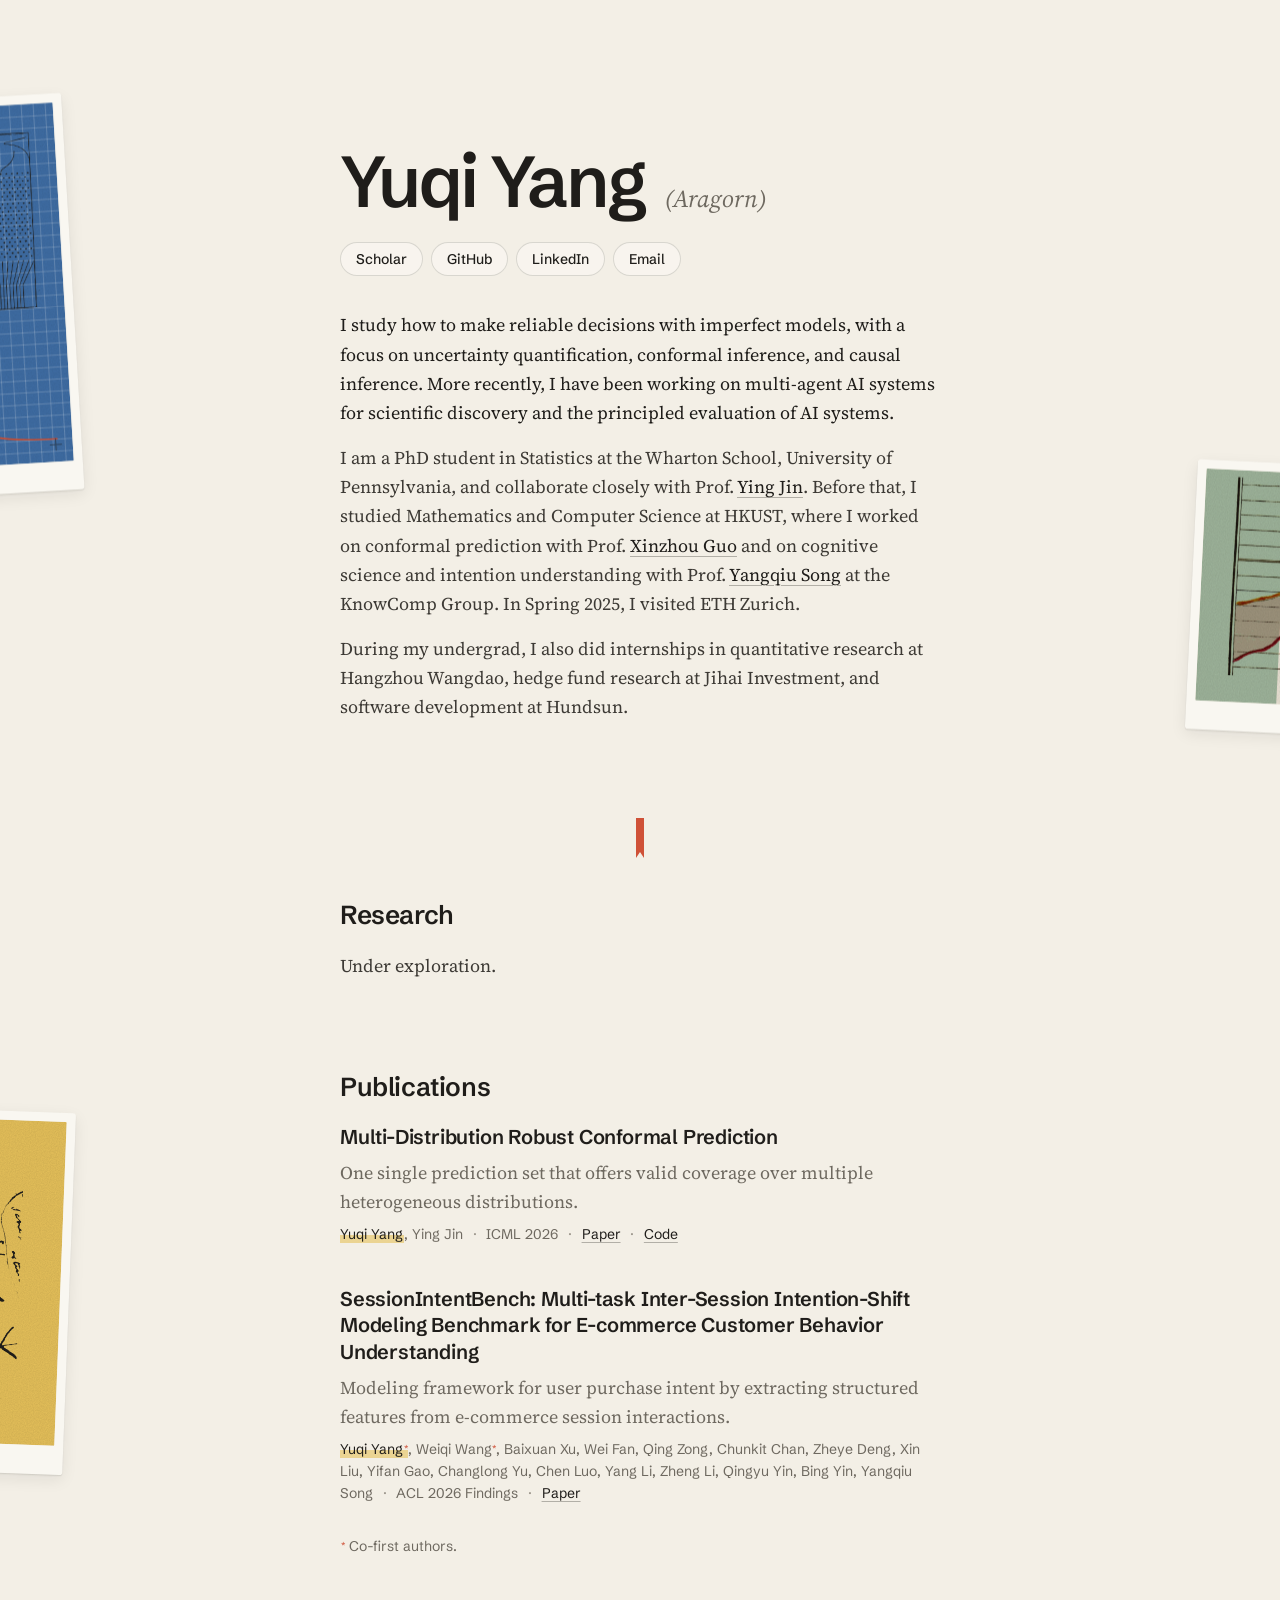
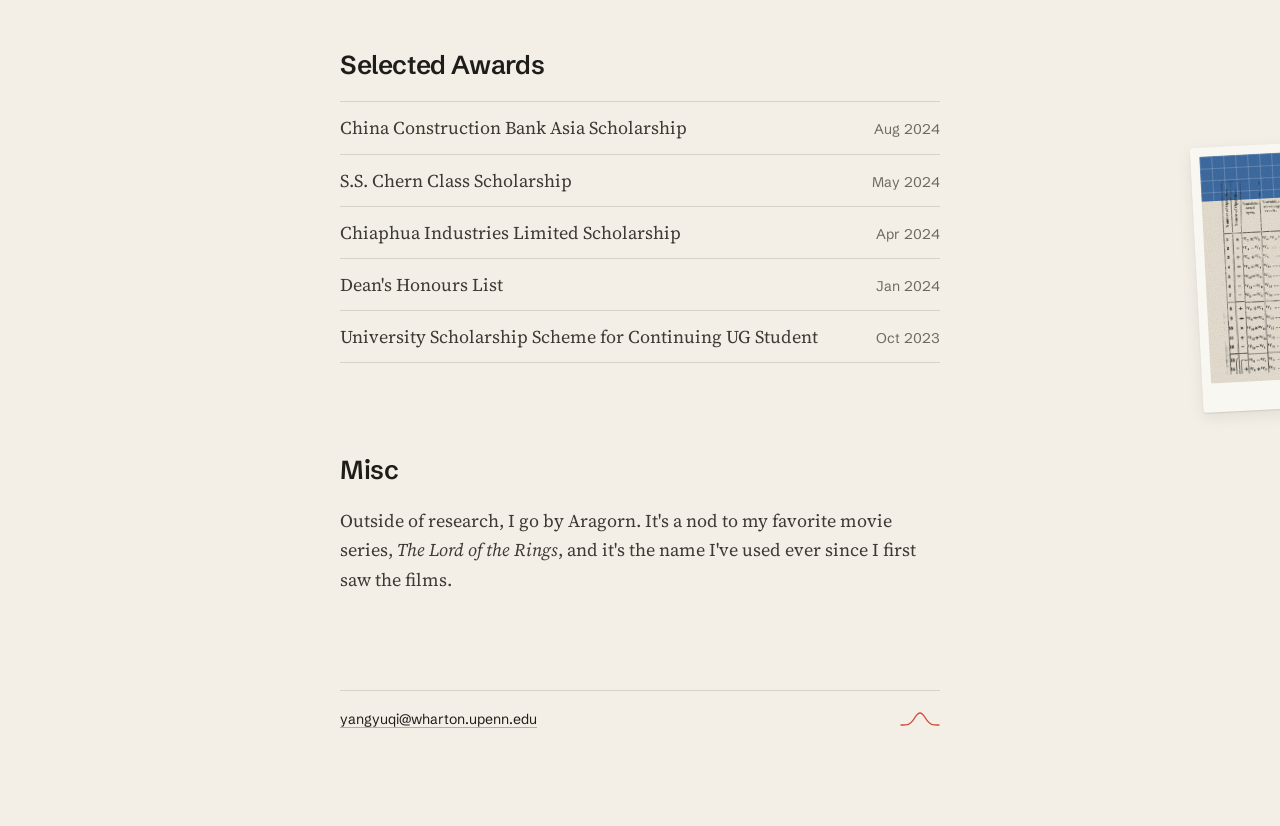
==== commit 3a54c033: "Drop the update date from the footer" ====
--- a/index.html
+++ b/index.html
@@ -810,7 +810,7 @@
         </section>
 
         <footer>
-            <p>Updated September 2026. <a href="mailto:yangyuqi@wharton.upenn.edu">yangyuqi@wharton.upenn.edu</a></p>
+            <p><a href="mailto:yangyuqi@wharton.upenn.edu">yangyuqi@wharton.upenn.edu</a></p>
             <svg class="colophon" viewBox="0 0 40 14" fill="none" stroke="currentColor" stroke-width="1.3" stroke-linecap="round" aria-hidden="true"><path d="M1 13c7 0 9-.4 12-4.6S17 1 20 1s4 3.2 7 7.4S32 13 39 13"/></svg>
         </footer>
     </main>
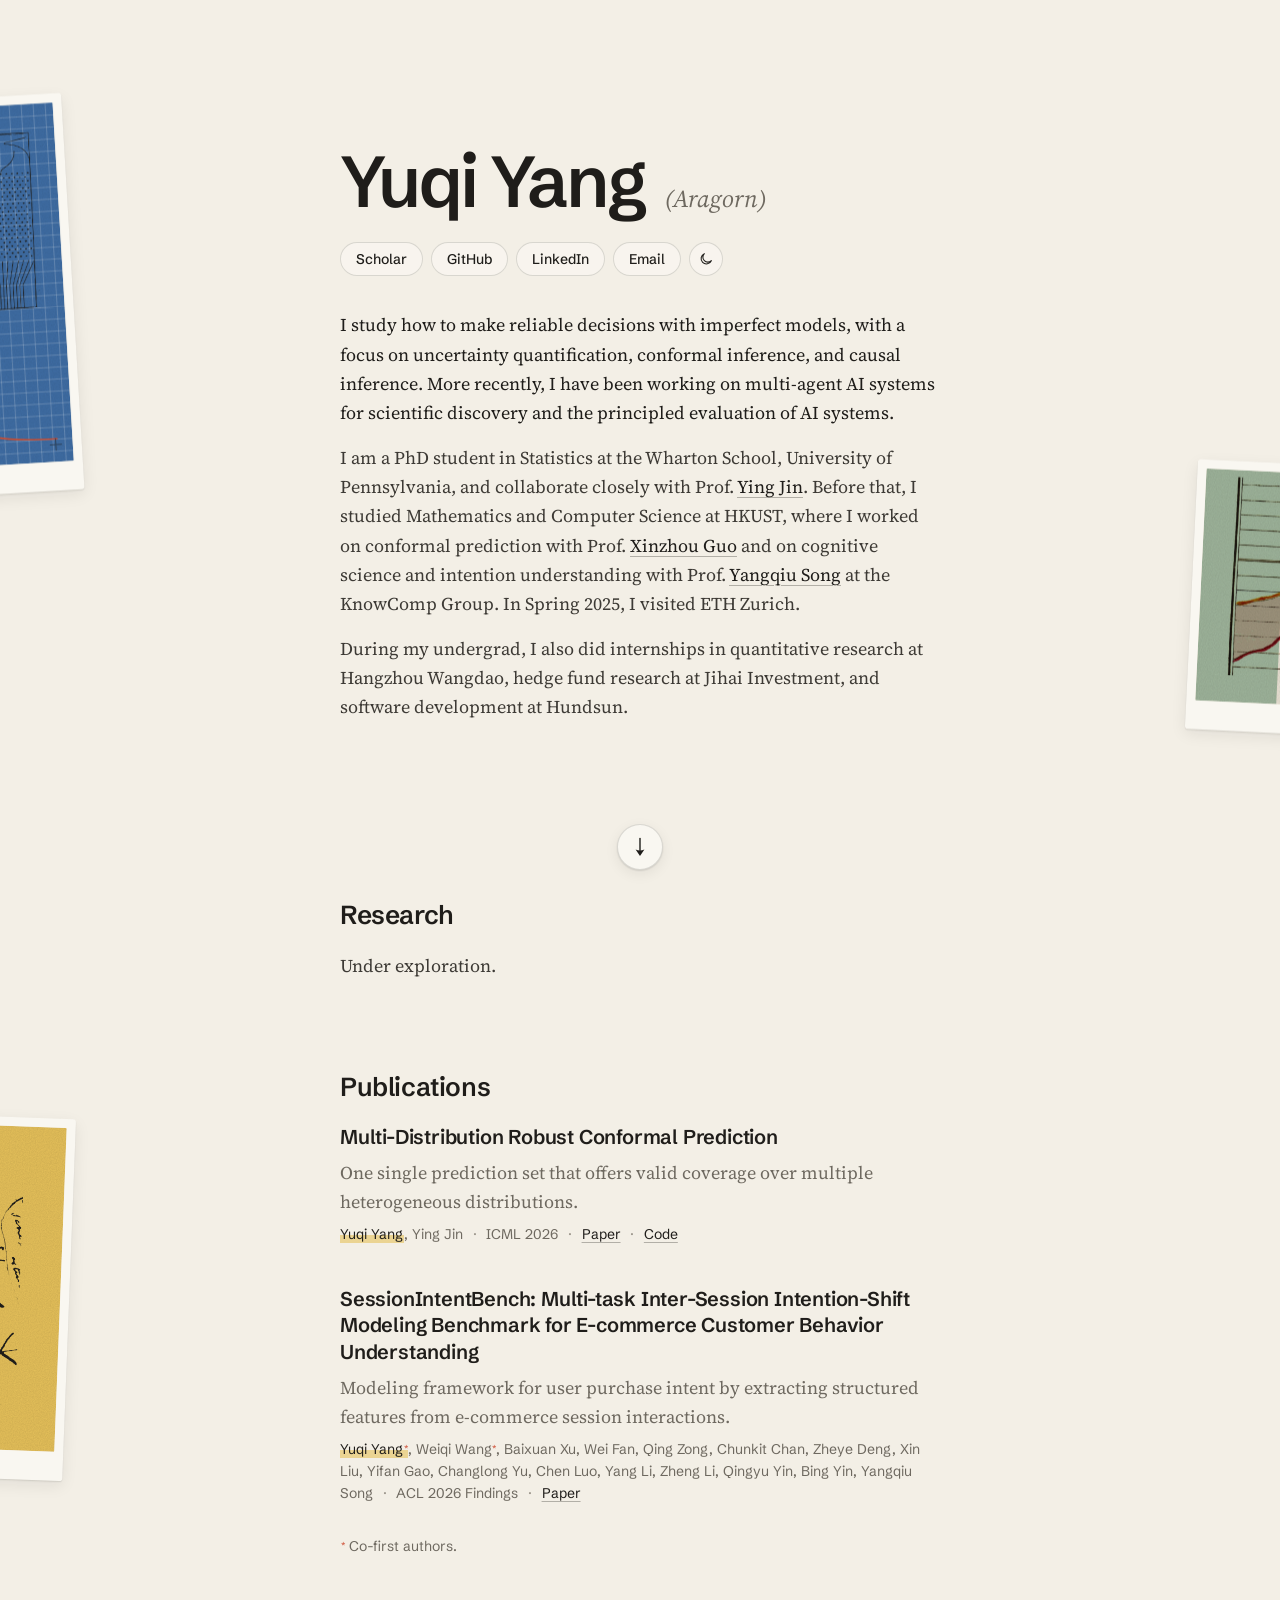
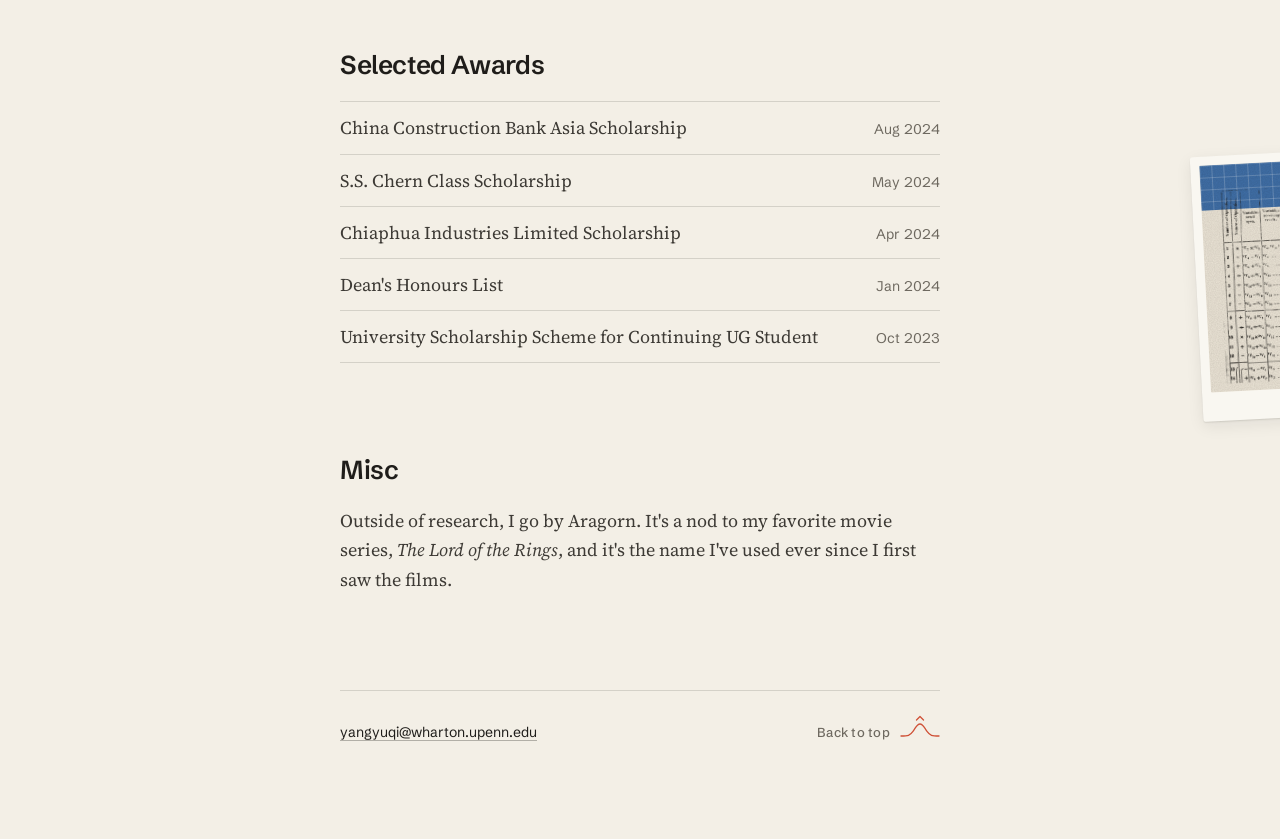
==== commit ed7b8328: "Share the homepage style with the ICML page and add a theme toggle - Move the palette, themes, plate" ====
--- a/index.html
+++ b/index.html
@@ -5,60 +5,18 @@
     <meta name="viewport" content="width=device-width, initial-scale=1.0">
     <meta name="description" content="Yuqi Yang (Aragorn), Statistics PhD student at Wharton working on uncertainty quantification, conformal and causal inference, agentic scientific discovery, and AI evaluation.">
     <title>Yuqi Yang (Aragorn)</title>
+    <script>
+        try {
+            const theme = localStorage.getItem("theme");
+            if (theme === "light" || theme === "dark") document.documentElement.dataset.theme = theme;
+        } catch (err) {}
+    </script>
     <link rel="preconnect" href="https://fonts.googleapis.com">
     <link rel="preconnect" href="https://fonts.gstatic.com" crossorigin>
     <link rel="stylesheet" href="https://fonts.googleapis.com/css2?family=Schibsted+Grotesk:wght@400..700&family=Source+Serif+4:ital,opsz,wght@0,8..60,400..600;1,8..60,400&display=swap">
+    <link rel="stylesheet" href="assets/site.css">
+    <script src="assets/site.js" defer></script>
     <style>
-        :root {
-            --desk: #f3efe6;
-            --card: #f9f7f1;
-            --text: #3d3a35;
-            --muted: #6e6960;
-            --faint: #9a948a;
-            --rule: rgba(31, 29, 26, 0.14);
-            --plate: #ebe4d6;
-            --ink: #1f1d1a;
-            --cyan: #3f6ea6;
-            --ochre: #e6c15a;
-            --sage: #9fb59c;
-            --vermilion: #cf5137;
-            --sans: "Schibsted Grotesk", -apple-system, BlinkMacSystemFont, "Segoe UI", Helvetica, Arial, sans-serif;
-            --serif: "Source Serif 4", Georgia, "Times New Roman", serif;
-            --column: min(600px, calc(100vw - 480px));
-            --grain: url("data:image/svg+xml,%3Csvg xmlns='http://www.w3.org/2000/svg' width='180' height='180'%3E%3Cfilter id='n'%3E%3CfeTurbulence type='fractalNoise' baseFrequency='0.85' numOctaves='2' stitchTiles='stitch'/%3E%3CfeColorMatrix values='0 0 0 0 0.12 0 0 0 0 0.11 0 0 0 0 0.1 0 0 0 0.55 0'/%3E%3C/filter%3E%3Crect width='100%25' height='100%25' filter='url(%23n)'/%3E%3C/svg%3E");
-            color-scheme: light;
-        }
-
-        * {
-            box-sizing: border-box;
-        }
-
-        html {
-            -webkit-font-smoothing: antialiased;
-            background: var(--desk);
-            color: var(--text);
-            font: 400 18px/1.62 var(--serif);
-            scroll-behavior: smooth;
-        }
-
-        body {
-            margin: 0;
-            position: relative;
-        }
-
-        h1,
-        h2,
-        h3,
-        p,
-        ul,
-        figure {
-            margin: 0;
-        }
-
-        a {
-            color: inherit;
-        }
-
         /* Landing */
 
         .landing {
@@ -95,87 +53,83 @@
             white-space: nowrap;
         }
 
-        .links {
+        .masthead-actions {
+            align-items: center;
             display: flex;
             flex-wrap: wrap;
             gap: 8px;
             margin-top: 24px;
         }
 
-        .links a {
-            background: rgba(249, 247, 241, 0.7);
+        .masthead-actions .links {
+            margin-top: 0;
+        }
+
+        .about {
+            margin-top: 34px;
+        }
+
+        .about > * + * {
+            margin-top: 16px;
+        }
+
+        .lede {
+            color: var(--ink);
+        }
+
+        .about a,
+        .sheet p a {
+            color: var(--ink);
+            text-decoration: underline;
+            text-decoration-color: var(--link-line);
+            text-decoration-thickness: 1px;
+            text-underline-offset: 0.2em;
+            transition: text-decoration-color 0.2s;
+        }
+
+        .about a:hover,
+        .sheet p a:hover {
+            text-decoration-color: var(--accent);
+        }
+
+        /* Scroll cue */
+
+        .scroll-cue {
+            align-items: center;
+            background: var(--card);
             border: 1px solid var(--rule);
-            border-radius: 999px;
-            color: var(--ink);
-            font: 500 14px / 1 var(--sans);
-            padding: 9px 15px;
-            text-decoration: none;
-            transition: background-color 0.2s, border-color 0.2s, color 0.2s;
-        }
-
-        .links a:hover,
-        .links a:focus-visible {
+            border-radius: 50%;
+            bottom: 30px;
+            box-shadow:
+                0 1px 1.5px var(--shadow),
+                0 4px 14px rgba(31, 29, 26, 0.07);
+            color: var(--ink);
+            display: flex;
+            height: 46px;
+            justify-content: center;
+            left: calc(50% - 23px);
+            position: absolute;
+            transition: opacity 0.4s ease, background-color 0.2s, border-color 0.2s, color 0.2s;
+            width: 46px;
+            z-index: 2;
+        }
+
+        .scroll-cue svg {
+            height: 20px;
+            transition: transform 0.35s cubic-bezier(0.22, 0.8, 0.24, 1);
+            width: 12px;
+        }
+
+        .scroll-cue:hover,
+        .scroll-cue:focus-visible {
             background: var(--ink);
             border-color: var(--ink);
             color: var(--desk);
         }
 
-        .about {
-            margin-top: 34px;
-        }
-
-        .about > * + * {
-            margin-top: 16px;
-        }
-
-        .lede {
-            color: var(--ink);
-        }
-
-        .about a,
-        .sheet p a {
-            color: var(--ink);
-            text-decoration: underline;
-            text-decoration-color: rgba(31, 29, 26, 0.3);
-            text-decoration-thickness: 1px;
-            text-underline-offset: 0.2em;
-            transition: text-decoration-color 0.2s;
-        }
-
-        .about a:hover,
-        .sheet p a:hover {
-            text-decoration-color: var(--vermilion);
-        }
-
-        /* Scroll cue */
-
-        .scroll-cue {
-            bottom: 32px;
-            display: block;
-            height: 50px;
-            left: 50%;
-            overflow: hidden;
-            position: absolute;
-            transform: translateX(-50%);
-            transition: opacity 0.4s ease;
-            width: 24px;
-            z-index: 2;
-        }
-
-        .ribbon {
-            background: var(--vermilion);
-            clip-path: polygon(0 0, 100% 0, 100% 100%, 50% calc(100% - 6px), 0 100%);
-            height: 52px;
-            left: calc(50% - 4px);
-            position: absolute;
-            top: -12px;
-            transition: transform 0.5s cubic-bezier(0.22, 0.8, 0.24, 1);
-            width: 8px;
-        }
-
-        .scroll-cue:hover .ribbon,
-        .scroll-cue:focus-visible .ribbon {
-            transform: translateY(8px);
+        .scroll-cue:hover svg,
+        .scroll-cue:focus-visible svg {
+            transform: translateY(2px);
         }
 
         html.scrolled .scroll-cue {
@@ -239,21 +193,21 @@
         .byline a {
             color: var(--ink);
             text-decoration: underline;
-            text-decoration-color: rgba(31, 29, 26, 0.25);
+            text-decoration-color: var(--link-line);
             text-underline-offset: 0.25em;
         }
 
         .byline a:hover {
-            text-decoration-color: var(--vermilion);
+            text-decoration-color: var(--accent);
         }
 
         .author-me {
-            background: linear-gradient(transparent 58%, rgba(230, 193, 90, 0.6) 58%);
+            background: linear-gradient(transparent 58%, var(--highlight) 58%);
             color: var(--ink);
         }
 
         .cofirst {
-            color: var(--vermilion);
+            color: var(--accent);
             font-size: 0.72em;
             line-height: 0;
             margin-left: 0.05em;
@@ -288,324 +242,7 @@
             font-variant-numeric: tabular-nums;
         }
 
-        footer {
-            align-items: center;
-            border-top: 1px solid var(--rule);
-            color: var(--muted);
-            display: flex;
-            font: 400 14px / 1.5 var(--sans);
-            gap: 16px;
-            justify-content: space-between;
-            margin-top: 96px;
-            padding-top: 18px;
-        }
-
-        footer a {
-            color: inherit;
-            text-decoration: none;
-        }
-
-        footer a:hover {
-            color: var(--ink);
-            text-decoration: underline;
-        }
-
-        .colophon {
-            color: var(--vermilion);
-            flex: none;
-            height: 14px;
-            width: 40px;
-        }
-
-        /* Plates */
-
-        .plate {
-            background: var(--plate);
-            border-radius: 1px;
-            isolation: isolate;
-            overflow: hidden;
-            position: relative;
-        }
-
-        .plate::after {
-            background: var(--grain);
-            content: "";
-            inset: 0;
-            mix-blend-mode: multiply;
-            opacity: 0.3;
-            pointer-events: none;
-            position: absolute;
-        }
-
-        .plate > * {
-            position: absolute;
-        }
-
-        .plate img {
-            display: block;
-            height: auto;
-        }
-
-        .plate .scan {
-            mix-blend-mode: multiply;
-        }
-
-        .plate svg {
-            height: 100%;
-            inset: 0;
-            overflow: visible;
-            width: 100%;
-        }
-
-        .plate > .band,
-        .plate > .graph,
-        .plate > .ruled {
-            height: 100%;
-            top: 0;
-        }
-
-        .grid-white {
-            background-image:
-                linear-gradient(rgba(255, 255, 255, 0.2) 1px, transparent 1px),
-                linear-gradient(90deg, rgba(255, 255, 255, 0.2) 1px, transparent 1px);
-            background-size: 12px 12px;
-        }
-
-        .grid-ink {
-            background-image:
-                linear-gradient(rgba(31, 29, 26, 0.1) 1px, transparent 1px),
-                linear-gradient(90deg, rgba(31, 29, 26, 0.1) 1px, transparent 1px);
-            background-size: 12px 12px;
-        }
-
-        .ruled {
-            background-image: linear-gradient(transparent 15px, rgba(63, 110, 166, 0.22) 15px 16px, transparent 16px);
-            background-size: 100% 16px;
-        }
-
-        .stroke {
-            fill: none;
-            stroke-linecap: round;
-            stroke-linejoin: round;
-            vector-effect: non-scaling-stroke;
-        }
-
-        .curve {
-            stroke: var(--vermilion);
-            stroke-width: 1.6;
-        }
-
-        .marks {
-            stroke: rgba(31, 29, 26, 0.5);
-            stroke-width: 1;
-        }
-
-        /* Galton, quincunx, 1889 */
-
-        .plate-galton {
-            aspect-ratio: 4 / 5;
-        }
-
-        .plate-galton .band {
-            background-color: var(--cyan);
-            left: 68%;
-            width: 32%;
-        }
-
-        .plate-galton .graph {
-            height: 34%;
-            left: 0;
-            top: 66%;
-            width: 68%;
-        }
-
-        .plate-galton img {
-            left: 7%;
-            top: 7%;
-            width: 86%;
-        }
-
-        /* Playfair, trade with Denmark and Norway, 1786 */
-
-        .plate-playfair {
-            aspect-ratio: 16 / 11;
-        }
-
-        .plate-playfair .band {
-            background: var(--sage);
-            left: 0;
-            width: 24%;
-        }
-
-        .plate-playfair img {
-            left: 9%;
-            top: 3%;
-            width: 94%;
-        }
-
-        /* Darwin, "I think", 1837 */
-
-        .plate-darwin {
-            aspect-ratio: 4 / 5;
-        }
-
-        .plate-darwin .band {
-            background: var(--ochre);
-            left: 60%;
-            width: 40%;
-        }
-
-        .plate-darwin .ruled {
-            left: 0;
-            width: 60%;
-        }
-
-        .plate-darwin img {
-            left: 6%;
-            top: 4%;
-            width: 78%;
-        }
-
-        /* Lovelace, Note G, 1843 */
-
-        .plate-lovelace {
-            aspect-ratio: 16 / 11;
-        }
-
-        .plate-lovelace .band {
-            background-color: var(--cyan);
-            height: 20%;
-            left: 0;
-            top: 0;
-            width: 100%;
-        }
-
-        .plate-lovelace img {
-            left: 5%;
-            top: 5%;
-            width: 90%;
-        }
-
-        /* Tucked prints */
-
-        .tucks {
-            inset: 0;
-            overflow: clip;
-            pointer-events: none;
-            position: absolute;
-            z-index: 1;
-        }
-
-        /* Drawn out, a print shows --open of its width, which must still end short of the reading column. */
-        .tuck {
-            --margin: calc((100vw - var(--column)) / 2);
-            --max-w: clamp(300px, 28vw, 540px);
-            --w: calc(var(--size) * min(var(--max-w), (var(--margin) - 56px) / var(--open)));
-            position: absolute;
-            top: var(--top);
-            width: var(--w);
-            will-change: transform;
-        }
-
-        .tuck-left {
-            --side: -1;
-            left: 0;
-        }
-
-        .tuck-right {
-            --side: 1;
-            right: 0;
-        }
-
-        /* A single nudge on arrival, so visitors see the slivers can be drawn out. */
-        .tuck-galton,
-        .tuck-playfair {
-            animation: peek 1.5s cubic-bezier(0.3, 0.7, 0.3, 1) 1.2s;
-        }
-
-        .tuck-playfair {
-            animation-delay: 1.55s;
-        }
-
-        @keyframes peek {
-            40% {
-                translate: calc(var(--side) * -26px) 0;
-            }
-        }
-
-        .print {
-            --drawn: 0;
-            --shown: calc(var(--peek) + (var(--open) - var(--peek)) * var(--drawn));
-            -webkit-tap-highlight-color: transparent;
-            background: var(--card);
-            border-radius: 3px;
-            box-shadow:
-                0 1px 1.5px rgba(31, 29, 26, 0.12),
-                0 5px 16px rgba(31, 29, 26, 0.08);
-            outline-offset: 5px;
-            padding: 9px;
-            pointer-events: auto;
-            position: relative;
-            transform:
-                translateX(calc(var(--side) * (1 - var(--shown)) * 100%))
-                rotate(calc(var(--tilt) * (1 - 0.65 * var(--drawn))));
-            transition: transform 0.7s cubic-bezier(0.22, 0.8, 0.24, 1) 0.12s;
-        }
-
-        .print::before {
-            border-radius: inherit;
-            box-shadow:
-                0 2px 5px rgba(31, 29, 26, 0.06),
-                0 28px 52px -14px rgba(31, 29, 26, 0.34);
-            content: "";
-            inset: 0;
-            opacity: var(--drawn);
-            pointer-events: none;
-            position: absolute;
-            transition: opacity 0.7s ease 0.12s;
-        }
-
-        .print figcaption {
-            color: var(--muted);
-            font: 500 11px / 1 var(--sans);
-            letter-spacing: 0.02em;
-            margin-top: 9px;
-            opacity: var(--drawn);
-            transition: opacity 0.3s ease;
-        }
-
-        .tuck-left figcaption {
-            text-align: right;
-        }
-
-        .print.is-open,
-        .print:focus-visible {
-            --drawn: 1;
-            transition-delay: 0s;
-        }
-
-        .print:focus-visible {
-            outline: 1.5px solid rgba(31, 29, 26, 0.38);
-        }
-
-        @media (hover: hover) and (pointer: fine) {
-            .print:hover {
-                --drawn: 1;
-                transition-delay: 0.04s;
-            }
-        }
-
-        .print.is-open::before,
-        .print:focus-visible::before,
-        .print:hover::before {
-            transition-delay: 0s;
-        }
-
-        .print.is-open figcaption,
-        .print:focus-visible figcaption,
-        .print:hover figcaption {
-            transition: opacity 0.5s ease 0.25s;
-        }
+        /* Where the tucked prints sit on this page */
 
         .tuck-galton {
             --size: 0.86;
@@ -621,6 +258,7 @@
             --open: 0.8;
             --tilt: 2.8deg;
             --top: calc(50vh + 20px);
+            --peek-delay: 1.55s;
         }
 
         .tuck-darwin {
@@ -646,11 +284,7 @@
             }
 
             .scroll-cue {
-                bottom: 14px;
-            }
-
-            .ribbon {
-                top: -20px;
+                bottom: 16px;
             }
         }
 
@@ -658,7 +292,6 @@
 
         @media (max-width: 959px) {
             :root {
-                --column: 600px;
                 --band: clamp(132px, 12vw + 118px, min(222px, 34vh));
             }
 
@@ -705,20 +338,34 @@
             }
         }
 
+        /* Keep the four links and the theme toggle on one row on phones. */
+
+        @media (max-width: 420px) {
+            .masthead-actions,
+            .masthead-actions .links {
+                gap: 6px;
+            }
+
+            .masthead-actions .links a {
+                padding: 9px 10px;
+            }
+        }
+
+        @media (max-width: 389px) {
+            .masthead-actions .links a {
+                font-size: 13px;
+                padding: 8px 9px;
+            }
+
+            .masthead-actions .theme-toggle {
+                height: 31px;
+                width: 31px;
+            }
+        }
+
         @media (prefers-reduced-motion: reduce) {
-            html {
-                scroll-behavior: auto;
-            }
-
-            .print,
-            .print::before,
-            .print figcaption,
-            .ribbon {
-                transition: none !important;
-            }
-
-            .tuck {
-                animation: none;
+            .scroll-cue svg {
+                transition: none;
             }
         }
     </style>
@@ -728,12 +375,18 @@
         <div class="landing-content">
             <header class="masthead">
                 <h1 id="intro-title">Yuqi Yang <span>(Aragorn)</span></h1>
-                <nav class="links" aria-label="Primary">
-                    <a href="https://scholar.google.com/citations?user=ICgQw6wAAAAJ">Scholar</a>
-                    <a href="https://github.com/AragornBFRer">GitHub</a>
-                    <a href="https://www.linkedin.com/in/aragorn-y">LinkedIn</a>
-                    <a href="mailto:yangyuqi@wharton.upenn.edu">Email</a>
-                </nav>
+                <div class="masthead-actions">
+                    <nav class="links" aria-label="Primary">
+                        <a href="https://scholar.google.com/citations?user=ICgQw6wAAAAJ">Scholar</a>
+                        <a href="https://github.com/AragornBFRer">GitHub</a>
+                        <a href="https://www.linkedin.com/in/aragorn-y">LinkedIn</a>
+                        <a href="mailto:yangyuqi@wharton.upenn.edu">Email</a>
+                    </nav>
+                    <button class="theme-toggle" type="button" aria-label="Switch theme" hidden>
+                        <svg class="icon-moon" viewBox="0 0 24 24" fill="none" stroke="currentColor" stroke-width="1.6" stroke-linecap="round" stroke-linejoin="round" aria-hidden="true"><path d="M20 14.5A8 8 0 1 1 9.5 4a6.5 6.5 0 0 0 10.5 10.5z"/></svg>
+                        <svg class="icon-sun" viewBox="0 0 24 24" fill="none" stroke="currentColor" stroke-width="1.6" stroke-linecap="round" aria-hidden="true"><circle cx="12" cy="12" r="4"/><path d="M12 2.5v2M12 19.5v2M2.5 12h2M19.5 12h2M5.3 5.3l1.4 1.4M17.3 17.3l1.4 1.4M5.3 18.7l1.4-1.4M17.3 6.7l1.4-1.4"/></svg>
+                    </button>
+                </div>
             </header>
 
             <section class="about" aria-label="About">
@@ -755,7 +408,9 @@
             </section>
         </div>
 
-        <a class="scroll-cue" href="#research" aria-label="Scroll down"><span class="ribbon"></span></a>
+        <a class="scroll-cue" href="#research" aria-label="Scroll down">
+            <svg viewBox="0 0 12 20" aria-hidden="true"><path d="M6 1.5v12" fill="none" stroke="currentColor" stroke-width="1.4" stroke-linecap="round"/><path d="M1.6 12.4 6 19l4.4-6.6Q6 14.4 1.6 12.4Z" fill="currentColor"/></svg>
+        </a>
     </div>
 
     <main class="sheet">
@@ -811,12 +466,15 @@
 
         <footer>
             <p><a href="mailto:yangyuqi@wharton.upenn.edu">yangyuqi@wharton.upenn.edu</a></p>
-            <svg class="colophon" viewBox="0 0 40 14" fill="none" stroke="currentColor" stroke-width="1.3" stroke-linecap="round" aria-hidden="true"><path d="M1 13c7 0 9-.4 12-4.6S17 1 20 1s4 3.2 7 7.4S32 13 39 13"/></svg>
+            <a class="to-top" href="#top">
+                Back to top
+                <svg viewBox="0 -10 40 24" fill="none" stroke="currentColor" stroke-width="1.3" stroke-linecap="round" stroke-linejoin="round" aria-hidden="true"><path class="chevron" d="M16.5-3 20-6.5 23.5-3"/><path class="bell" d="M1 13c7 0 9-.4 12-4.6S17 1 20 1s4 3.2 7 7.4S32 13 39 13"/></svg>
+            </a>
         </footer>
     </main>
 
     <div class="tucks">
-        <div class="tuck tuck-left tuck-galton">
+        <div class="tuck tuck-left tuck-galton peeks">
             <figure class="print" tabindex="0">
                 <div class="plate plate-galton" aria-hidden="true">
                     <div class="band grid-white"></div>
@@ -831,7 +489,7 @@
             </figure>
         </div>
 
-        <div class="tuck tuck-right tuck-playfair">
+        <div class="tuck tuck-right tuck-playfair peeks">
             <figure class="print" tabindex="0">
                 <div class="plate plate-playfair" aria-hidden="true">
                     <div class="band"></div>
@@ -862,52 +520,5 @@
             </figure>
         </div>
     </div>
-
-    <script>
-        (() => {
-            const root = document.documentElement;
-            const tucks = [...document.querySelectorAll(".tuck")];
-            const prints = tucks.map((tuck) => tuck.querySelector(".print"));
-            const reduceMotion = matchMedia("(prefers-reduced-motion: reduce)");
-
-            // Hover draws prints out for a mouse; on touch a tap toggles one print and a tap elsewhere puts it back.
-            addEventListener("pointerup", (event) => {
-                if (event.pointerType === "mouse") return;
-                const tapped = event.target.closest(".print");
-                for (const print of prints) {
-                    print.classList.toggle("is-open", print === tapped && !print.classList.contains("is-open"));
-                }
-            });
-
-            let centers = [];
-            let frame = 0;
-
-            // Prints trail the page by a few pixels, as if lying one layer beneath it.
-            function drift() {
-                frame = 0;
-                const middle = window.scrollY + window.innerHeight / 2;
-                tucks.forEach((tuck, i) => {
-                    const offset = reduceMotion.matches ? 0 : Math.max(-8, Math.min(8, (middle - centers[i]) * 0.016));
-                    tuck.style.transform = offset ? `translate3d(0, ${offset.toFixed(2)}px, 0)` : "";
-                });
-                root.classList.toggle("scrolled", window.scrollY > 40);
-            }
-
-            const schedule = () => {
-                if (!frame) frame = requestAnimationFrame(drift);
-            };
-
-            function measure() {
-                centers = tucks.map((tuck) => tuck.offsetTop + tuck.offsetHeight / 2);
-                schedule();
-            }
-
-            addEventListener("scroll", schedule, { passive: true });
-            addEventListener("resize", measure);
-            new ResizeObserver(measure).observe(document.body);
-            reduceMotion.addEventListener("change", schedule);
-            measure();
-        })();
-    </script>
 </body>
 </html>
--- a/assets/site.css
+++ b/assets/site.css
@@ -0,0 +1,559 @@
+/* Shared by every page: palette and themes, type, links, plates and the tucked prints. Page layouts stay in each page. */
+
+:root {
+    --desk: #f3efe6;
+    --card: #f9f7f1;
+    --print: #f9f7f1;
+    --pill: rgba(249, 247, 241, 0.7);
+    --text: #3d3a35;
+    --muted: #6e6960;
+    --faint: #9a948a;
+    --ink: #1f1d1a;
+    --rule: rgba(31, 29, 26, 0.14);
+    --link-line: rgba(31, 29, 26, 0.3);
+    --highlight: rgba(230, 193, 90, 0.6);
+    --accent: #cf5137;
+    --shadow: rgba(31, 29, 26, 0.12);
+    --plate: #ebe4d6;
+    --cyan: #3f6ea6;
+    --ochre: #e6c15a;
+    --sage: #9fb59c;
+    --sky: #c3d5d4;
+    --vermilion: #cf5137;
+    --sans: "Schibsted Grotesk", -apple-system, BlinkMacSystemFont, "Segoe UI", Helvetica, Arial, sans-serif;
+    --serif: "Source Serif 4", Georgia, "Times New Roman", serif;
+    --mono: ui-monospace, "SF Mono", SFMono-Regular, Menlo, Consolas, monospace;
+    --column: min(600px, calc(100vw - 480px));
+    --grain: url("data:image/svg+xml,%3Csvg xmlns='http://www.w3.org/2000/svg' width='180' height='180'%3E%3Cfilter id='n'%3E%3CfeTurbulence type='fractalNoise' baseFrequency='0.85' numOctaves='2' stitchTiles='stitch'/%3E%3CfeColorMatrix values='0 0 0 0 0.12 0 0 0 0 0.11 0 0 0 0 0.1 0 0 0 0.55 0'/%3E%3C/filter%3E%3Crect width='100%25' height='100%25' filter='url(%23n)'/%3E%3C/svg%3E");
+    color-scheme: light;
+}
+
+/* Dark: the desk turns dark while the prints keep their paper. The plate colours never change. */
+
+@media (prefers-color-scheme: dark) {
+    :root:not([data-theme="light"]) {
+        --desk: #171614;
+        --card: #211f1b;
+        --print: #ebe5d8;
+        --pill: rgba(33, 31, 27, 0.72);
+        --text: #cfc8bb;
+        --muted: #a0998d;
+        --faint: #78726a;
+        --ink: #f1ebe0;
+        --rule: rgba(241, 235, 224, 0.15);
+        --link-line: rgba(241, 235, 224, 0.32);
+        --highlight: rgba(230, 193, 90, 0.3);
+        --accent: #e5704f;
+        --shadow: rgba(0, 0, 0, 0.45);
+        color-scheme: dark;
+    }
+}
+
+:root[data-theme="dark"] {
+    --desk: #171614;
+    --card: #211f1b;
+    --print: #ebe5d8;
+    --pill: rgba(33, 31, 27, 0.72);
+    --text: #cfc8bb;
+    --muted: #a0998d;
+    --faint: #78726a;
+    --ink: #f1ebe0;
+    --rule: rgba(241, 235, 224, 0.15);
+    --link-line: rgba(241, 235, 224, 0.32);
+    --highlight: rgba(230, 193, 90, 0.3);
+    --accent: #e5704f;
+    --shadow: rgba(0, 0, 0, 0.45);
+    color-scheme: dark;
+}
+
+* {
+    box-sizing: border-box;
+}
+
+html {
+    -webkit-font-smoothing: antialiased;
+    background: var(--desk);
+    color: var(--text);
+    font: 400 18px/1.62 var(--serif);
+    scroll-behavior: smooth;
+}
+
+body {
+    margin: 0;
+    position: relative;
+}
+
+h1,
+h2,
+h3,
+p,
+ul,
+figure {
+    margin: 0;
+}
+
+a {
+    color: inherit;
+}
+
+/* Pill links and the theme toggle beside them */
+
+.links {
+    display: flex;
+    flex-wrap: wrap;
+    gap: 8px;
+    margin-top: 24px;
+}
+
+.links a {
+    background: var(--pill);
+    border: 1px solid var(--rule);
+    border-radius: 999px;
+    color: var(--ink);
+    font: 500 14px / 1 var(--sans);
+    padding: 9px 15px;
+    text-decoration: none;
+    transition: background-color 0.2s, border-color 0.2s, color 0.2s;
+}
+
+.links a:hover,
+.links a:focus-visible,
+.theme-toggle:hover,
+.theme-toggle:focus-visible {
+    background: var(--ink);
+    border-color: var(--ink);
+    color: var(--desk);
+}
+
+.theme-toggle {
+    align-items: center;
+    background: var(--pill);
+    border: 1px solid var(--rule);
+    border-radius: 50%;
+    color: var(--ink);
+    cursor: pointer;
+    display: inline-flex;
+    flex: none;
+    height: 34px;
+    justify-content: center;
+    padding: 0;
+    transition: background-color 0.2s, border-color 0.2s, color 0.2s;
+    width: 34px;
+}
+
+.theme-toggle[hidden] {
+    display: none;
+}
+
+.theme-toggle svg {
+    height: 16px;
+    width: 16px;
+}
+
+.theme-toggle[data-next="dark"] .icon-sun,
+.theme-toggle[data-next="light"] .icon-moon {
+    display: none;
+}
+
+/* Footer, with the bell curve as the way back to the top */
+
+footer {
+    align-items: baseline;
+    border-top: 1px solid var(--rule);
+    color: var(--muted);
+    display: flex;
+    font: 400 14px / 1.5 var(--sans);
+    gap: 16px;
+    justify-content: space-between;
+    margin-top: 96px;
+    padding-top: 18px;
+}
+
+footer a {
+    color: inherit;
+    text-decoration: none;
+}
+
+footer a:hover {
+    color: var(--ink);
+    text-decoration: underline;
+}
+
+.to-top {
+    align-items: baseline;
+    display: inline-flex;
+    flex: none;
+    font: 500 13px / 1 var(--sans);
+    gap: 10px;
+    letter-spacing: 0.02em;
+    padding: 4px 0;
+}
+
+footer .to-top:hover,
+footer .to-top:focus-visible {
+    color: var(--ink);
+    text-decoration: none;
+}
+
+.to-top svg {
+    color: var(--accent);
+    height: 24px;
+    overflow: visible;
+    width: 40px;
+}
+
+.to-top .bell,
+.to-top .chevron {
+    transform-box: fill-box;
+    transition: transform 0.45s cubic-bezier(0.22, 0.8, 0.24, 1);
+}
+
+.to-top .bell {
+    transform-origin: 50% 100%;
+}
+
+.to-top:hover .bell,
+.to-top:focus-visible .bell {
+    transform: scaleY(1.35);
+}
+
+.to-top:hover .chevron,
+.to-top:focus-visible .chevron {
+    transform: translateY(-4px);
+}
+
+/* Plates: an archival image over a colour block and grid. More compositions live in the private plates library. */
+
+.plate {
+    background: var(--plate);
+    border-radius: 1px;
+    isolation: isolate;
+    overflow: hidden;
+    position: relative;
+}
+
+.plate::after {
+    background: var(--grain);
+    content: "";
+    inset: 0;
+    mix-blend-mode: multiply;
+    opacity: 0.3;
+    pointer-events: none;
+    position: absolute;
+}
+
+.plate > * {
+    position: absolute;
+}
+
+.plate img {
+    display: block;
+    height: auto;
+}
+
+.plate .scan {
+    mix-blend-mode: multiply;
+}
+
+.plate svg {
+    height: 100%;
+    inset: 0;
+    overflow: visible;
+    width: 100%;
+}
+
+.plate > .band,
+.plate > .graph,
+.plate > .dots,
+.plate > .ruled {
+    height: 100%;
+    top: 0;
+}
+
+.grid-white {
+    background-image:
+        linear-gradient(rgba(255, 255, 255, 0.2) 1px, transparent 1px),
+        linear-gradient(90deg, rgba(255, 255, 255, 0.2) 1px, transparent 1px);
+    background-size: 12px 12px;
+}
+
+.grid-ink {
+    background-image:
+        linear-gradient(rgba(31, 29, 26, 0.1) 1px, transparent 1px),
+        linear-gradient(90deg, rgba(31, 29, 26, 0.1) 1px, transparent 1px);
+    background-size: 12px 12px;
+}
+
+.dots {
+    background-image: radial-gradient(rgba(31, 29, 26, 0.3) 1px, transparent 1.4px);
+    background-size: 11px 11px;
+}
+
+.ruled {
+    background-image: linear-gradient(transparent 15px, rgba(63, 110, 166, 0.22) 15px 16px, transparent 16px);
+    background-size: 100% 16px;
+}
+
+.stroke {
+    fill: none;
+    stroke-linecap: round;
+    stroke-linejoin: round;
+    vector-effect: non-scaling-stroke;
+}
+
+.curve {
+    stroke: var(--vermilion);
+    stroke-width: 1.6;
+}
+
+.marks {
+    stroke: rgba(31, 29, 26, 0.5);
+    stroke-width: 1;
+}
+
+/* Galton, quincunx, 1889 */
+
+.plate-galton {
+    aspect-ratio: 4 / 5;
+}
+
+.plate-galton .band {
+    background-color: var(--cyan);
+    left: 68%;
+    width: 32%;
+}
+
+.plate-galton .graph {
+    height: 34%;
+    left: 0;
+    top: 66%;
+    width: 68%;
+}
+
+.plate-galton img {
+    left: 7%;
+    top: 7%;
+    width: 86%;
+}
+
+/* Nightingale, polar-area diagram, 1858 */
+
+.plate-nightingale {
+    aspect-ratio: 1;
+}
+
+.plate-nightingale .band {
+    background: var(--sky);
+    left: 52%;
+    width: 48%;
+}
+
+.plate-nightingale .dots {
+    left: 0;
+    width: 52%;
+}
+
+.plate-nightingale img {
+    left: 7%;
+    top: 5%;
+    width: 86%;
+}
+
+/* Playfair, trade with Denmark and Norway, 1786 */
+
+.plate-playfair {
+    aspect-ratio: 16 / 11;
+}
+
+.plate-playfair .band {
+    background: var(--sage);
+    left: 0;
+    width: 24%;
+}
+
+.plate-playfair img {
+    left: 9%;
+    top: 3%;
+    width: 94%;
+}
+
+/* Darwin, "I think", 1837 */
+
+.plate-darwin {
+    aspect-ratio: 4 / 5;
+}
+
+.plate-darwin .band {
+    background: var(--ochre);
+    left: 60%;
+    width: 40%;
+}
+
+.plate-darwin .ruled {
+    left: 0;
+    width: 60%;
+}
+
+.plate-darwin img {
+    left: 6%;
+    top: 4%;
+    width: 78%;
+}
+
+/* Lovelace, Note G, 1843 */
+
+.plate-lovelace {
+    aspect-ratio: 16 / 11;
+}
+
+.plate-lovelace .band {
+    background-color: var(--cyan);
+    height: 20%;
+    left: 0;
+    top: 0;
+    width: 100%;
+}
+
+.plate-lovelace img {
+    left: 5%;
+    top: 5%;
+    width: 90%;
+}
+
+/* Tucked prints: each page places its .tuck elements with --top, --size, --peek, --open and --tilt. */
+
+.tucks {
+    inset: 0;
+    overflow: clip;
+    pointer-events: none;
+    position: absolute;
+    z-index: 1;
+}
+
+/* Drawn out, a print shows --open of its width, which must still end short of the reading column. */
+.tuck {
+    --margin: calc((100vw - var(--column)) / 2);
+    --max-w: clamp(300px, 28vw, 540px);
+    --w: calc(var(--size) * min(var(--max-w), (var(--margin) - 56px) / var(--open)));
+    position: absolute;
+    top: var(--top);
+    width: var(--w);
+    will-change: transform;
+}
+
+.tuck-left {
+    --side: -1;
+    left: 0;
+}
+
+.tuck-right {
+    --side: 1;
+    right: 0;
+}
+
+/* A single nudge on arrival, so visitors see the slivers can be drawn out. */
+@media (prefers-reduced-motion: no-preference) {
+    .tuck.peeks {
+        animation: peek 1.5s cubic-bezier(0.3, 0.7, 0.3, 1) var(--peek-delay, 1.2s);
+    }
+}
+
+@keyframes peek {
+    40% {
+        translate: calc(var(--side) * -26px) 0;
+    }
+}
+
+.print {
+    --drawn: 0;
+    --shown: calc(var(--peek) + (var(--open) - var(--peek)) * var(--drawn));
+    -webkit-tap-highlight-color: transparent;
+    background: var(--print);
+    border-radius: 3px;
+    box-shadow:
+        0 1px 1.5px var(--shadow),
+        0 5px 16px rgba(31, 29, 26, 0.08);
+    outline-offset: 5px;
+    padding: 9px;
+    pointer-events: auto;
+    position: relative;
+    transform:
+        translateX(calc(var(--side) * (1 - var(--shown)) * 100%))
+        rotate(calc(var(--tilt) * (1 - 0.65 * var(--drawn))));
+    transition: transform 0.7s cubic-bezier(0.22, 0.8, 0.24, 1) 0.12s;
+}
+
+.print::before {
+    border-radius: inherit;
+    box-shadow:
+        0 2px 5px rgba(31, 29, 26, 0.06),
+        0 28px 52px -14px rgba(31, 29, 26, 0.34);
+    content: "";
+    inset: 0;
+    opacity: var(--drawn);
+    pointer-events: none;
+    position: absolute;
+    transition: opacity 0.7s ease 0.12s;
+}
+
+.print figcaption {
+    color: #6e6960;
+    font: 500 11px / 1 var(--sans);
+    letter-spacing: 0.02em;
+    margin-top: 9px;
+    opacity: var(--drawn);
+    transition: opacity 0.3s ease;
+}
+
+.tuck-left figcaption {
+    text-align: right;
+}
+
+.print.is-open,
+.print:focus-visible {
+    --drawn: 1;
+    transition-delay: 0s;
+}
+
+.print:focus-visible {
+    outline: 1.5px solid var(--muted);
+}
+
+@media (hover: hover) and (pointer: fine) {
+    .print:hover {
+        --drawn: 1;
+        transition-delay: 0.04s;
+    }
+}
+
+.print.is-open::before,
+.print:focus-visible::before,
+.print:hover::before {
+    transition-delay: 0s;
+}
+
+.print.is-open figcaption,
+.print:focus-visible figcaption,
+.print:hover figcaption {
+    transition: opacity 0.5s ease 0.25s;
+}
+
+@media (max-width: 959px) {
+    :root {
+        --column: 600px;
+    }
+}
+
+@media (prefers-reduced-motion: reduce) {
+    html {
+        scroll-behavior: auto;
+    }
+
+    .print,
+    .print::before,
+    .print figcaption,
+    .to-top .bell,
+    .to-top .chevron {
+        transition: none !important;
+    }
+}
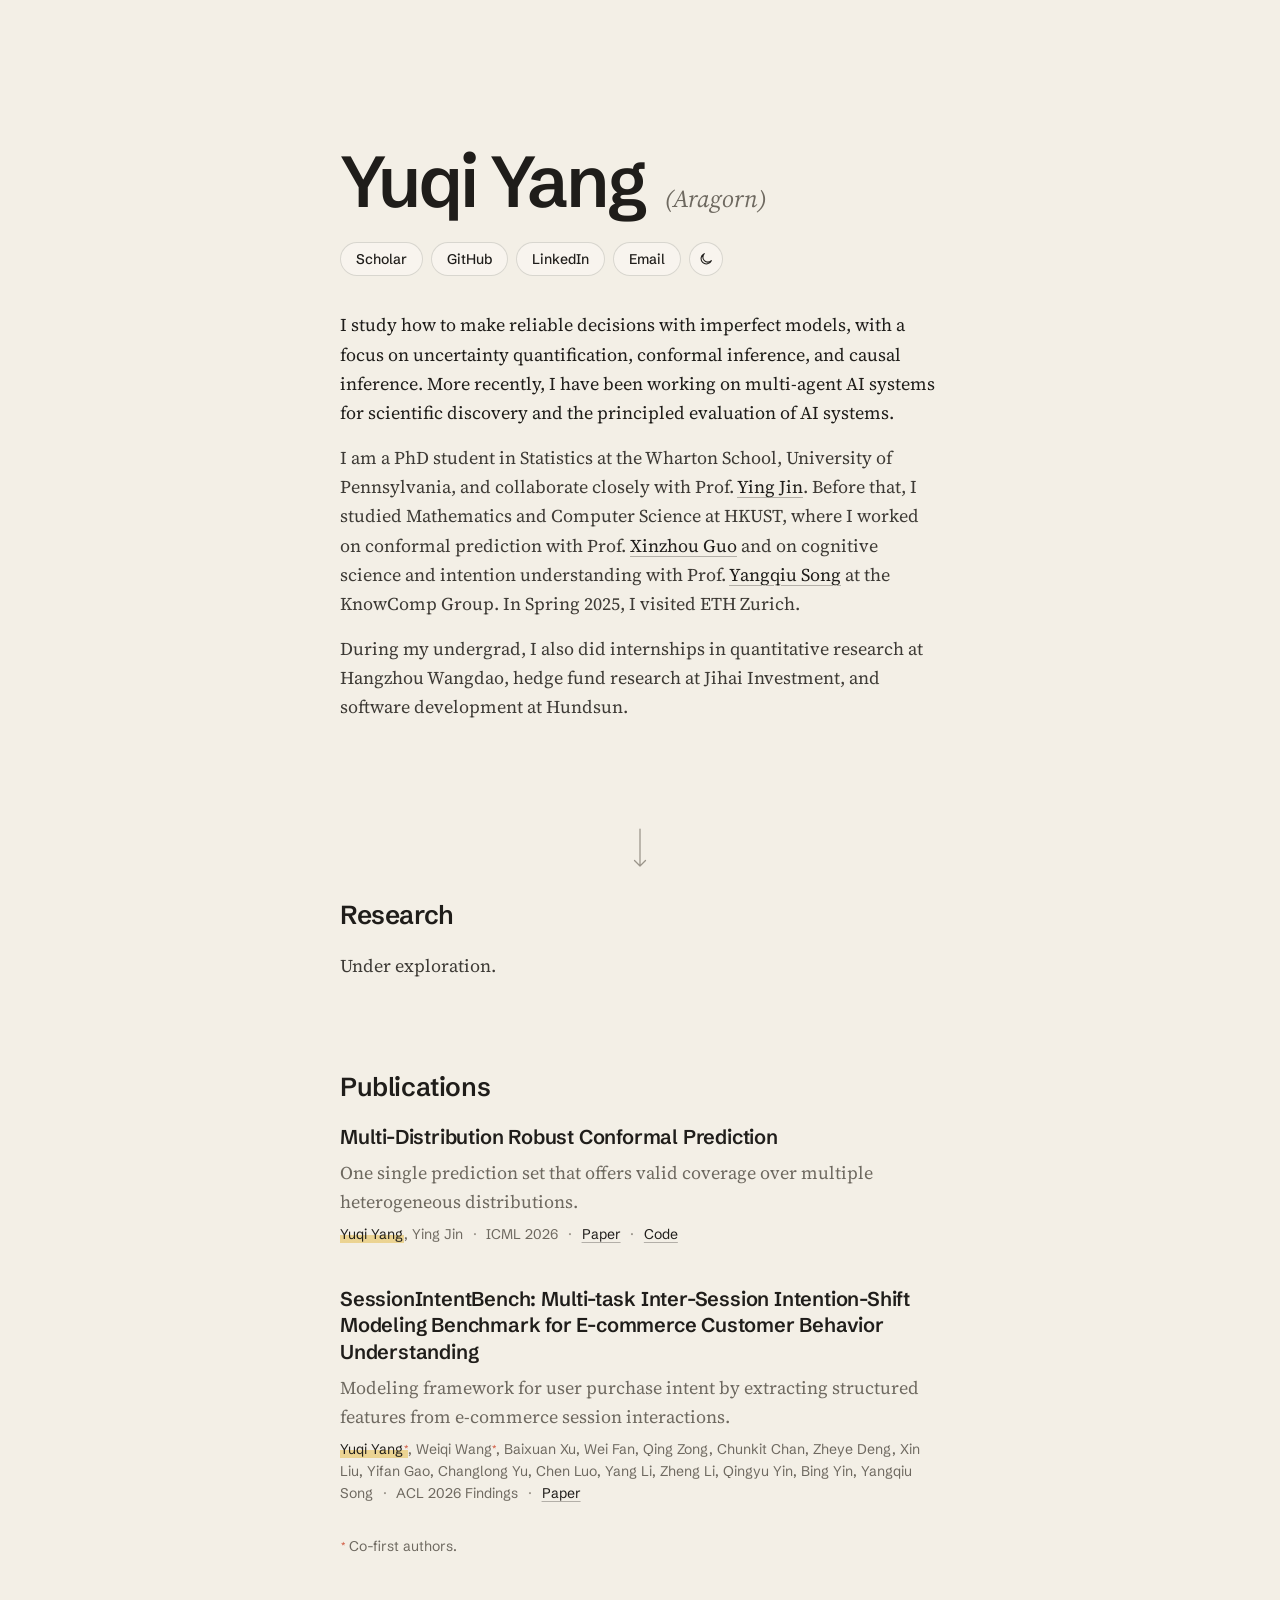
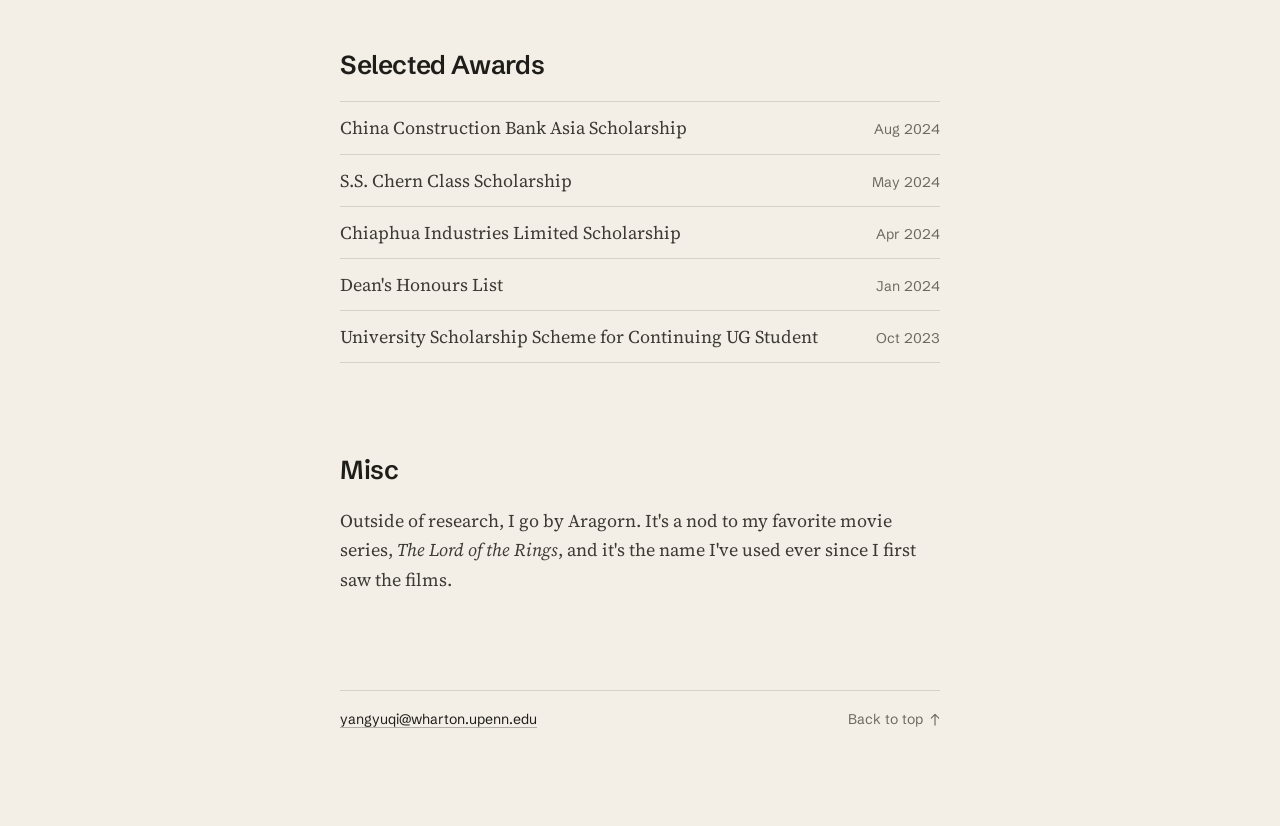
==== commit e99f7585: "Remove the prints and simplify the scroll cue and back-to-top link - Drop the tucked prints from bot" ====
--- a/index.html
+++ b/index.html
@@ -14,8 +14,8 @@
     <link rel="preconnect" href="https://fonts.googleapis.com">
     <link rel="preconnect" href="https://fonts.gstatic.com" crossorigin>
     <link rel="stylesheet" href="https://fonts.googleapis.com/css2?family=Schibsted+Grotesk:wght@400..700&family=Source+Serif+4:ital,opsz,wght@0,8..60,400..600;1,8..60,400&display=swap">
-    <link rel="stylesheet" href="assets/site.css">
-    <script src="assets/site.js" defer></script>
+    <link rel="stylesheet" href="assets/site.css?v=2">
+    <script src="assets/site.js?v=2" defer></script>
     <style>
         /* Landing */
 
@@ -29,12 +29,6 @@
             position: relative;
         }
 
-        .landing-content,
-        .sheet {
-            position: relative;
-            z-index: 2;
-        }
-
         .landing-content {
             width: min(100%, var(--column));
         }
@@ -92,44 +86,32 @@
             text-decoration-color: var(--accent);
         }
 
-        /* Scroll cue */
+        /* Scroll cue: one thin arrow at the foot of the first screen */
 
         .scroll-cue {
-            align-items: center;
-            background: var(--card);
-            border: 1px solid var(--rule);
-            border-radius: 50%;
-            bottom: 30px;
-            box-shadow:
-                0 1px 1.5px var(--shadow),
-                0 4px 14px rgba(31, 29, 26, 0.07);
-            color: var(--ink);
-            display: flex;
-            height: 46px;
-            justify-content: center;
-            left: calc(50% - 23px);
+            bottom: 22px;
+            color: var(--faint);
+            left: calc(50% - 22px);
+            padding: 10px 15px;
             position: absolute;
-            transition: opacity 0.4s ease, background-color 0.2s, border-color 0.2s, color 0.2s;
-            width: 46px;
-            z-index: 2;
+            transition: color 0.2s, opacity 0.4s ease;
         }
 
         .scroll-cue svg {
-            height: 20px;
+            display: block;
+            height: 40px;
             transition: transform 0.35s cubic-bezier(0.22, 0.8, 0.24, 1);
-            width: 12px;
+            width: 14px;
         }
 
         .scroll-cue:hover,
         .scroll-cue:focus-visible {
-            background: var(--ink);
-            border-color: var(--ink);
-            color: var(--desk);
+            color: var(--ink);
         }
 
         .scroll-cue:hover svg,
         .scroll-cue:focus-visible svg {
-            transform: translateY(2px);
+            transform: translateY(4px);
         }
 
         html.scrolled .scroll-cue {
@@ -242,41 +224,6 @@
             font-variant-numeric: tabular-nums;
         }
 
-        /* Where the tucked prints sit on this page */
-
-        .tuck-galton {
-            --size: 0.86;
-            --peek: 0.24;
-            --open: 0.8;
-            --tilt: -3.4deg;
-            --top: clamp(56px, 11vh, 120px);
-        }
-
-        .tuck-playfair {
-            --size: 1;
-            --peek: 0.25;
-            --open: 0.8;
-            --tilt: 2.8deg;
-            --top: calc(50vh + 20px);
-            --peek-delay: 1.55s;
-        }
-
-        .tuck-darwin {
-            --size: 0.8;
-            --peek: 0.25;
-            --open: 0.82;
-            --tilt: 2.2deg;
-            --top: 46%;
-        }
-
-        .tuck-lovelace {
-            --size: 0.98;
-            --peek: 0.24;
-            --open: 0.8;
-            --tilt: -3deg;
-            --top: 72%;
-        }
-
         @media (max-height: 820px) and (min-width: 960px) {
             .landing {
                 padding-bottom: 88px;
@@ -288,35 +235,12 @@
             }
         }
 
-        /* Narrow screens: the margins are too small, so two prints peek in above the name instead. */
-
         @media (max-width: 959px) {
-            :root {
-                --band: clamp(132px, 12vw + 118px, min(222px, 34vh));
-            }
-
             .landing {
                 align-items: start;
-                padding: calc(var(--band) + 22px) 22px 56px;
-            }
-
-            .tuck-galton {
-                --w: calc(var(--band) * 0.92);
-                --top: calc(var(--band) * -0.28);
-                --peek: 0.3;
-                --tilt: -4deg;
-            }
-
-            .tuck-playfair {
-                --w: calc(var(--band) * 1.05);
-                --top: calc(var(--band) * 0.13);
-                --peek: 0.27;
-                --open: 0.78;
-                --tilt: 3deg;
-            }
-
-            .tuck-darwin,
-            .tuck-lovelace,
+                padding: 72px 22px 56px;
+            }
+
             .scroll-cue {
                 display: none;
             }
@@ -409,7 +333,7 @@
         </div>
 
         <a class="scroll-cue" href="#research" aria-label="Scroll down">
-            <svg viewBox="0 0 12 20" aria-hidden="true"><path d="M6 1.5v12" fill="none" stroke="currentColor" stroke-width="1.4" stroke-linecap="round"/><path d="M1.6 12.4 6 19l4.4-6.6Q6 14.4 1.6 12.4Z" fill="currentColor"/></svg>
+            <svg viewBox="0 0 14 40" fill="none" stroke="currentColor" stroke-width="1.25" stroke-linecap="round" stroke-linejoin="round" aria-hidden="true"><path d="M7 1v37M1.5 32.5 7 38l5.5-5.5"/></svg>
         </a>
     </div>
 
@@ -468,57 +392,9 @@
             <p><a href="mailto:yangyuqi@wharton.upenn.edu">yangyuqi@wharton.upenn.edu</a></p>
             <a class="to-top" href="#top">
                 Back to top
-                <svg viewBox="0 -10 40 24" fill="none" stroke="currentColor" stroke-width="1.3" stroke-linecap="round" stroke-linejoin="round" aria-hidden="true"><path class="chevron" d="M16.5-3 20-6.5 23.5-3"/><path class="bell" d="M1 13c7 0 9-.4 12-4.6S17 1 20 1s4 3.2 7 7.4S32 13 39 13"/></svg>
+                <svg viewBox="0 0 10 14" fill="none" stroke="currentColor" stroke-width="1.25" stroke-linecap="round" stroke-linejoin="round" aria-hidden="true"><path d="M5 13V1.5M1 5.5l4-4 4 4"/></svg>
             </a>
         </footer>
     </main>
-
-    <div class="tucks">
-        <div class="tuck tuck-left tuck-galton peeks">
-            <figure class="print" tabindex="0">
-                <div class="plate plate-galton" aria-hidden="true">
-                    <div class="band grid-white"></div>
-                    <div class="graph grid-ink"></div>
-                    <img src="assets/plates/galton.png" alt="" width="1488" height="1106">
-                    <svg viewBox="0 0 400 500" preserveAspectRatio="none">
-                        <path class="stroke curve" d="M22 468 C 96 468 130 462 158 430 C 178 404 186 372 200 372 C 214 372 222 404 242 430 C 270 462 304 468 378 468"/>
-                        <path class="stroke marks" d="M16 24h16M24 16v16M368 476h16M376 468v16"/>
-                    </svg>
-                </div>
-                <figcaption>F. Galton, 1889</figcaption>
-            </figure>
-        </div>
-
-        <div class="tuck tuck-right tuck-playfair peeks">
-            <figure class="print" tabindex="0">
-                <div class="plate plate-playfair" aria-hidden="true">
-                    <div class="band"></div>
-                    <img class="scan" src="assets/plates/playfair.jpg" alt="" width="1120" height="700">
-                </div>
-                <figcaption>W. Playfair, 1786</figcaption>
-            </figure>
-        </div>
-
-        <div class="tuck tuck-left tuck-darwin">
-            <figure class="print" tabindex="0">
-                <div class="plate plate-darwin" aria-hidden="true">
-                    <div class="band"></div>
-                    <div class="ruled"></div>
-                    <img src="assets/plates/darwin.png" alt="" width="764" height="1100" loading="lazy" decoding="async">
-                </div>
-                <figcaption>C. Darwin, 1837</figcaption>
-            </figure>
-        </div>
-
-        <div class="tuck tuck-right tuck-lovelace">
-            <figure class="print" tabindex="0">
-                <div class="plate plate-lovelace" aria-hidden="true">
-                    <div class="band grid-white"></div>
-                    <img src="assets/plates/lovelace.png" alt="" width="1190" height="833" loading="lazy" decoding="async">
-                </div>
-                <figcaption>A. Lovelace, 1843</figcaption>
-            </figure>
-        </div>
-    </div>
 </body>
 </html>
--- a/assets/site.css
+++ b/assets/site.css
@@ -1,9 +1,8 @@
-/* Shared by every page: palette and themes, type, links, plates and the tucked prints. Page layouts stay in each page. */
+/* Shared by every page: palette and themes, type, links, the theme toggle and the footer. Page layouts stay in each page. */
 
 :root {
     --desk: #f3efe6;
     --card: #f9f7f1;
-    --print: #f9f7f1;
     --pill: rgba(249, 247, 241, 0.7);
     --text: #3d3a35;
     --muted: #6e6960;
@@ -14,33 +13,25 @@
     --highlight: rgba(230, 193, 90, 0.6);
     --accent: #cf5137;
     --shadow: rgba(31, 29, 26, 0.12);
-    --plate: #ebe4d6;
-    --cyan: #3f6ea6;
-    --ochre: #e6c15a;
-    --sage: #9fb59c;
-    --sky: #c3d5d4;
-    --vermilion: #cf5137;
     --sans: "Schibsted Grotesk", -apple-system, BlinkMacSystemFont, "Segoe UI", Helvetica, Arial, sans-serif;
     --serif: "Source Serif 4", Georgia, "Times New Roman", serif;
     --mono: ui-monospace, "SF Mono", SFMono-Regular, Menlo, Consolas, monospace;
-    --column: min(600px, calc(100vw - 480px));
-    --grain: url("data:image/svg+xml,%3Csvg xmlns='http://www.w3.org/2000/svg' width='180' height='180'%3E%3Cfilter id='n'%3E%3CfeTurbulence type='fractalNoise' baseFrequency='0.85' numOctaves='2' stitchTiles='stitch'/%3E%3CfeColorMatrix values='0 0 0 0 0.12 0 0 0 0 0.11 0 0 0 0 0.1 0 0 0 0.55 0'/%3E%3C/filter%3E%3Crect width='100%25' height='100%25' filter='url(%23n)'/%3E%3C/svg%3E");
+    --column: 600px;
     color-scheme: light;
 }
 
-/* Dark: the desk turns dark while the prints keep their paper. The plate colours never change. */
+/* Dark comes from the system unless the visitor chose light, or from the visitor's choice. Keep both blocks the same. */
 
 @media (prefers-color-scheme: dark) {
     :root:not([data-theme="light"]) {
         --desk: #171614;
         --card: #211f1b;
-        --print: #ebe5d8;
         --pill: rgba(33, 31, 27, 0.72);
         --text: #cfc8bb;
         --muted: #a0998d;
         --faint: #78726a;
         --ink: #f1ebe0;
-        --rule: rgba(241, 235, 224, 0.15);
+            --rule: rgba(241, 235, 224, 0.15);
         --link-line: rgba(241, 235, 224, 0.32);
         --highlight: rgba(230, 193, 90, 0.3);
         --accent: #e5704f;
@@ -52,7 +43,6 @@
 :root[data-theme="dark"] {
     --desk: #171614;
     --card: #211f1b;
-    --print: #ebe5d8;
     --pill: rgba(33, 31, 27, 0.72);
     --text: #cfc8bb;
     --muted: #a0998d;
@@ -80,15 +70,13 @@
 
 body {
     margin: 0;
-    position: relative;
 }
 
 h1,
 h2,
 h3,
 p,
-ul,
-figure {
+ul {
     margin: 0;
 }
 
@@ -155,7 +143,7 @@
     display: none;
 }
 
-/* Footer, with the bell curve as the way back to the top */
+/* Footer */
 
 footer {
     align-items: baseline;
@@ -180,13 +168,10 @@
 }
 
 .to-top {
-    align-items: baseline;
+    align-items: center;
     display: inline-flex;
     flex: none;
-    font: 500 13px / 1 var(--sans);
-    gap: 10px;
-    letter-spacing: 0.02em;
-    padding: 4px 0;
+    gap: 7px;
 }
 
 footer .to-top:hover,
@@ -196,352 +181,14 @@
 }
 
 .to-top svg {
-    color: var(--accent);
-    height: 24px;
-    overflow: visible;
-    width: 40px;
-}
-
-.to-top .bell,
-.to-top .chevron {
-    transform-box: fill-box;
-    transition: transform 0.45s cubic-bezier(0.22, 0.8, 0.24, 1);
-}
-
-.to-top .bell {
-    transform-origin: 50% 100%;
-}
-
-.to-top:hover .bell,
-.to-top:focus-visible .bell {
-    transform: scaleY(1.35);
-}
-
-.to-top:hover .chevron,
-.to-top:focus-visible .chevron {
-    transform: translateY(-4px);
-}
-
-/* Plates: an archival image over a colour block and grid. More compositions live in the private plates library. */
-
-.plate {
-    background: var(--plate);
-    border-radius: 1px;
-    isolation: isolate;
-    overflow: hidden;
-    position: relative;
-}
-
-.plate::after {
-    background: var(--grain);
-    content: "";
-    inset: 0;
-    mix-blend-mode: multiply;
-    opacity: 0.3;
-    pointer-events: none;
-    position: absolute;
-}
-
-.plate > * {
-    position: absolute;
-}
-
-.plate img {
-    display: block;
-    height: auto;
-}
-
-.plate .scan {
-    mix-blend-mode: multiply;
-}
-
-.plate svg {
-    height: 100%;
-    inset: 0;
-    overflow: visible;
-    width: 100%;
-}
-
-.plate > .band,
-.plate > .graph,
-.plate > .dots,
-.plate > .ruled {
-    height: 100%;
-    top: 0;
-}
-
-.grid-white {
-    background-image:
-        linear-gradient(rgba(255, 255, 255, 0.2) 1px, transparent 1px),
-        linear-gradient(90deg, rgba(255, 255, 255, 0.2) 1px, transparent 1px);
-    background-size: 12px 12px;
-}
-
-.grid-ink {
-    background-image:
-        linear-gradient(rgba(31, 29, 26, 0.1) 1px, transparent 1px),
-        linear-gradient(90deg, rgba(31, 29, 26, 0.1) 1px, transparent 1px);
-    background-size: 12px 12px;
-}
-
-.dots {
-    background-image: radial-gradient(rgba(31, 29, 26, 0.3) 1px, transparent 1.4px);
-    background-size: 11px 11px;
-}
-
-.ruled {
-    background-image: linear-gradient(transparent 15px, rgba(63, 110, 166, 0.22) 15px 16px, transparent 16px);
-    background-size: 100% 16px;
-}
-
-.stroke {
-    fill: none;
-    stroke-linecap: round;
-    stroke-linejoin: round;
-    vector-effect: non-scaling-stroke;
-}
-
-.curve {
-    stroke: var(--vermilion);
-    stroke-width: 1.6;
-}
-
-.marks {
-    stroke: rgba(31, 29, 26, 0.5);
-    stroke-width: 1;
-}
-
-/* Galton, quincunx, 1889 */
-
-.plate-galton {
-    aspect-ratio: 4 / 5;
-}
-
-.plate-galton .band {
-    background-color: var(--cyan);
-    left: 68%;
-    width: 32%;
-}
-
-.plate-galton .graph {
-    height: 34%;
-    left: 0;
-    top: 66%;
-    width: 68%;
-}
-
-.plate-galton img {
-    left: 7%;
-    top: 7%;
-    width: 86%;
-}
-
-/* Nightingale, polar-area diagram, 1858 */
-
-.plate-nightingale {
-    aspect-ratio: 1;
-}
-
-.plate-nightingale .band {
-    background: var(--sky);
-    left: 52%;
-    width: 48%;
-}
-
-.plate-nightingale .dots {
-    left: 0;
-    width: 52%;
-}
-
-.plate-nightingale img {
-    left: 7%;
-    top: 5%;
-    width: 86%;
-}
-
-/* Playfair, trade with Denmark and Norway, 1786 */
-
-.plate-playfair {
-    aspect-ratio: 16 / 11;
-}
-
-.plate-playfair .band {
-    background: var(--sage);
-    left: 0;
-    width: 24%;
-}
-
-.plate-playfair img {
-    left: 9%;
-    top: 3%;
-    width: 94%;
-}
-
-/* Darwin, "I think", 1837 */
-
-.plate-darwin {
-    aspect-ratio: 4 / 5;
-}
-
-.plate-darwin .band {
-    background: var(--ochre);
-    left: 60%;
-    width: 40%;
-}
-
-.plate-darwin .ruled {
-    left: 0;
-    width: 60%;
-}
-
-.plate-darwin img {
-    left: 6%;
-    top: 4%;
-    width: 78%;
-}
-
-/* Lovelace, Note G, 1843 */
-
-.plate-lovelace {
-    aspect-ratio: 16 / 11;
-}
-
-.plate-lovelace .band {
-    background-color: var(--cyan);
-    height: 20%;
-    left: 0;
-    top: 0;
-    width: 100%;
-}
-
-.plate-lovelace img {
-    left: 5%;
-    top: 5%;
-    width: 90%;
-}
-
-/* Tucked prints: each page places its .tuck elements with --top, --size, --peek, --open and --tilt. */
-
-.tucks {
-    inset: 0;
-    overflow: clip;
-    pointer-events: none;
-    position: absolute;
-    z-index: 1;
-}
-
-/* Drawn out, a print shows --open of its width, which must still end short of the reading column. */
-.tuck {
-    --margin: calc((100vw - var(--column)) / 2);
-    --max-w: clamp(300px, 28vw, 540px);
-    --w: calc(var(--size) * min(var(--max-w), (var(--margin) - 56px) / var(--open)));
-    position: absolute;
-    top: var(--top);
-    width: var(--w);
-    will-change: transform;
-}
-
-.tuck-left {
-    --side: -1;
-    left: 0;
-}
-
-.tuck-right {
-    --side: 1;
-    right: 0;
-}
-
-/* A single nudge on arrival, so visitors see the slivers can be drawn out. */
-@media (prefers-reduced-motion: no-preference) {
-    .tuck.peeks {
-        animation: peek 1.5s cubic-bezier(0.3, 0.7, 0.3, 1) var(--peek-delay, 1.2s);
-    }
-}
-
-@keyframes peek {
-    40% {
-        translate: calc(var(--side) * -26px) 0;
-    }
-}
-
-.print {
-    --drawn: 0;
-    --shown: calc(var(--peek) + (var(--open) - var(--peek)) * var(--drawn));
-    -webkit-tap-highlight-color: transparent;
-    background: var(--print);
-    border-radius: 3px;
-    box-shadow:
-        0 1px 1.5px var(--shadow),
-        0 5px 16px rgba(31, 29, 26, 0.08);
-    outline-offset: 5px;
-    padding: 9px;
-    pointer-events: auto;
-    position: relative;
-    transform:
-        translateX(calc(var(--side) * (1 - var(--shown)) * 100%))
-        rotate(calc(var(--tilt) * (1 - 0.65 * var(--drawn))));
-    transition: transform 0.7s cubic-bezier(0.22, 0.8, 0.24, 1) 0.12s;
-}
-
-.print::before {
-    border-radius: inherit;
-    box-shadow:
-        0 2px 5px rgba(31, 29, 26, 0.06),
-        0 28px 52px -14px rgba(31, 29, 26, 0.34);
-    content: "";
-    inset: 0;
-    opacity: var(--drawn);
-    pointer-events: none;
-    position: absolute;
-    transition: opacity 0.7s ease 0.12s;
-}
-
-.print figcaption {
-    color: #6e6960;
-    font: 500 11px / 1 var(--sans);
-    letter-spacing: 0.02em;
-    margin-top: 9px;
-    opacity: var(--drawn);
-    transition: opacity 0.3s ease;
-}
-
-.tuck-left figcaption {
-    text-align: right;
-}
-
-.print.is-open,
-.print:focus-visible {
-    --drawn: 1;
-    transition-delay: 0s;
-}
-
-.print:focus-visible {
-    outline: 1.5px solid var(--muted);
-}
-
-@media (hover: hover) and (pointer: fine) {
-    .print:hover {
-        --drawn: 1;
-        transition-delay: 0.04s;
-    }
-}
-
-.print.is-open::before,
-.print:focus-visible::before,
-.print:hover::before {
-    transition-delay: 0s;
-}
-
-.print.is-open figcaption,
-.print:focus-visible figcaption,
-.print:hover figcaption {
-    transition: opacity 0.5s ease 0.25s;
-}
-
-@media (max-width: 959px) {
-    :root {
-        --column: 600px;
-    }
+    height: 13px;
+    transition: transform 0.3s cubic-bezier(0.22, 0.8, 0.24, 1);
+    width: 10px;
+}
+
+.to-top:hover svg,
+.to-top:focus-visible svg {
+    transform: translateY(-2px);
 }
 
 @media (prefers-reduced-motion: reduce) {
@@ -549,11 +196,7 @@
         scroll-behavior: auto;
     }
 
-    .print,
-    .print::before,
-    .print figcaption,
-    .to-top .bell,
-    .to-top .chevron {
-        transition: none !important;
+    .to-top svg {
+        transition: none;
     }
 }
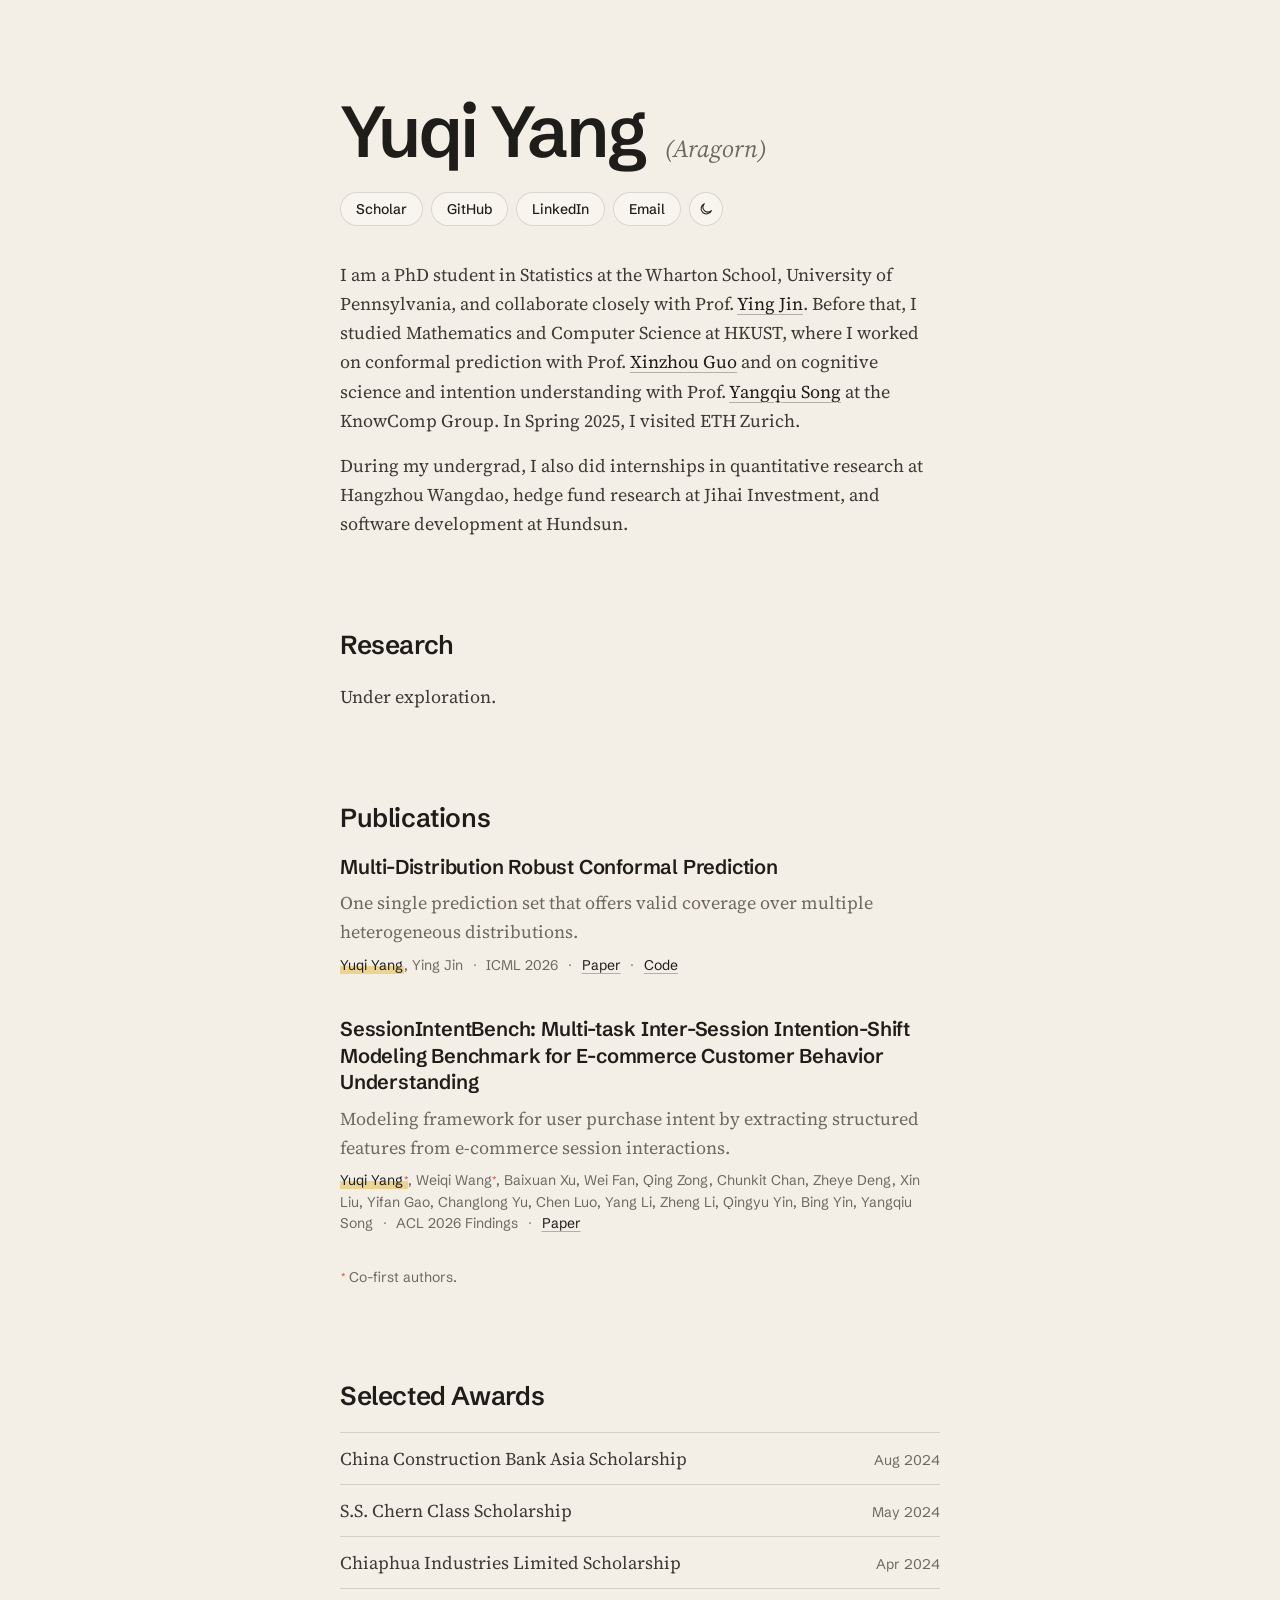
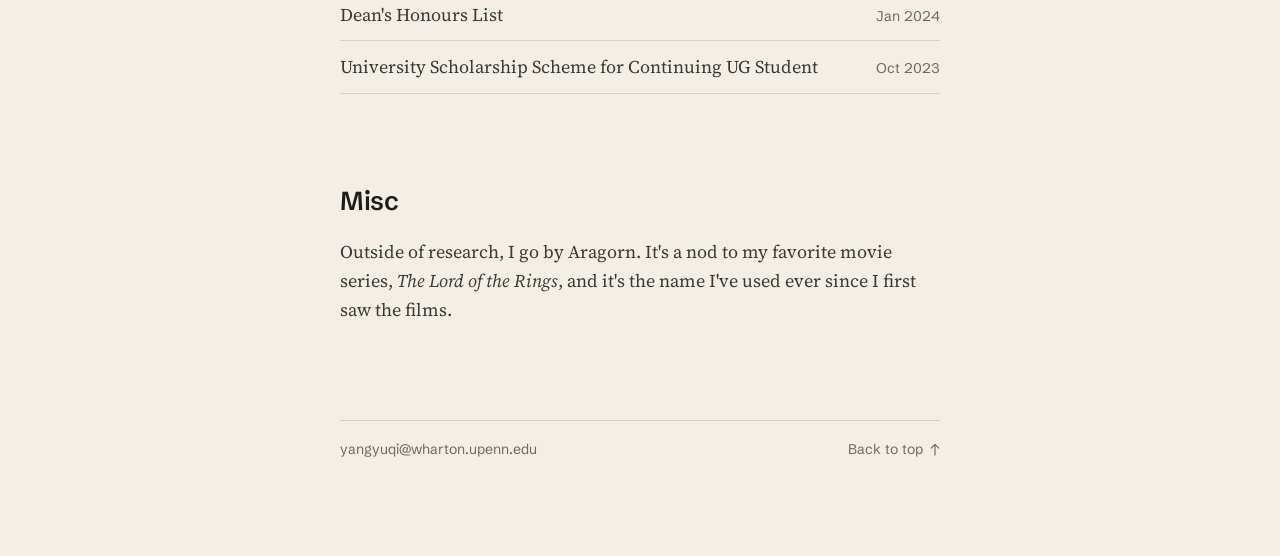
==== commit cda61cfe: "Drop the scroll cue and let About run into Research Remove the research paragraph from About and the" ====
--- a/index.html
+++ b/index.html
@@ -3,7 +3,7 @@
 <head>
     <meta charset="UTF-8">
     <meta name="viewport" content="width=device-width, initial-scale=1.0">
-    <meta name="description" content="Yuqi Yang (Aragorn), Statistics PhD student at Wharton working on uncertainty quantification, conformal and causal inference, agentic scientific discovery, and AI evaluation.">
+    <meta name="description" content="Yuqi Yang (Aragorn), PhD student in Statistics at the Wharton School, University of Pennsylvania.">
     <title>Yuqi Yang (Aragorn)</title>
     <script>
         try {
@@ -14,23 +14,13 @@
     <link rel="preconnect" href="https://fonts.googleapis.com">
     <link rel="preconnect" href="https://fonts.gstatic.com" crossorigin>
     <link rel="stylesheet" href="https://fonts.googleapis.com/css2?family=Schibsted+Grotesk:wght@400..700&family=Source+Serif+4:ital,opsz,wght@0,8..60,400..600;1,8..60,400&display=swap">
-    <link rel="stylesheet" href="assets/site.css?v=2">
-    <script src="assets/site.js?v=2" defer></script>
+    <link rel="stylesheet" href="assets/site.css?v=3">
+    <script src="assets/site.js?v=3" defer></script>
     <style>
-        /* Landing */
-
-        .landing {
-            align-items: center;
-            display: grid;
-            justify-items: center;
-            min-height: 100vh;
-            min-height: 100svh;
-            padding: 88px 24px 120px;
-            position: relative;
-        }
-
-        .landing-content {
-            width: min(100%, var(--column));
+        .page {
+            margin: 0 auto;
+            max-width: calc(var(--column) + 48px);
+            padding: 96px 24px;
         }
 
         h1 {
@@ -67,12 +57,7 @@
             margin-top: 16px;
         }
 
-        .lede {
-            color: var(--ink);
-        }
-
-        .about a,
-        .sheet p a {
+        main p a {
             color: var(--ink);
             text-decoration: underline;
             text-decoration-color: var(--link-line);
@@ -81,50 +66,8 @@
             transition: text-decoration-color 0.2s;
         }
 
-        .about a:hover,
-        .sheet p a:hover {
+        main p a:hover {
             text-decoration-color: var(--accent);
-        }
-
-        /* Scroll cue: one thin arrow at the foot of the first screen */
-
-        .scroll-cue {
-            bottom: 22px;
-            color: var(--faint);
-            left: calc(50% - 22px);
-            padding: 10px 15px;
-            position: absolute;
-            transition: color 0.2s, opacity 0.4s ease;
-        }
-
-        .scroll-cue svg {
-            display: block;
-            height: 40px;
-            transition: transform 0.35s cubic-bezier(0.22, 0.8, 0.24, 1);
-            width: 14px;
-        }
-
-        .scroll-cue:hover,
-        .scroll-cue:focus-visible {
-            color: var(--ink);
-        }
-
-        .scroll-cue:hover svg,
-        .scroll-cue:focus-visible svg {
-            transform: translateY(4px);
-        }
-
-        html.scrolled .scroll-cue {
-            opacity: 0;
-            pointer-events: none;
-        }
-
-        /* Reading sheet */
-
-        .sheet {
-            margin: 0 auto;
-            max-width: calc(var(--column) + 48px);
-            padding: 0 24px 96px;
         }
 
         section + section {
@@ -170,17 +113,6 @@
             content: "\00b7";
             display: inline-block;
             margin: 0 0.3rem 0 0.55rem;
-        }
-
-        .byline a {
-            color: var(--ink);
-            text-decoration: underline;
-            text-decoration-color: var(--link-line);
-            text-underline-offset: 0.25em;
-        }
-
-        .byline a:hover {
-            text-decoration-color: var(--accent);
         }
 
         .author-me {
@@ -224,29 +156,9 @@
             font-variant-numeric: tabular-nums;
         }
 
-        @media (max-height: 820px) and (min-width: 960px) {
-            .landing {
-                padding-bottom: 88px;
-                padding-top: 56px;
-            }
-
-            .scroll-cue {
-                bottom: 16px;
-            }
-        }
-
         @media (max-width: 959px) {
-            .landing {
-                align-items: start;
-                padding: 72px 22px 56px;
-            }
-
-            .scroll-cue {
-                display: none;
-            }
-
-            .sheet {
-                padding: 8px 22px 64px;
+            .page {
+                padding: 72px 22px 64px;
             }
 
             section + section {
@@ -286,37 +198,28 @@
                 width: 31px;
             }
         }
-
-        @media (prefers-reduced-motion: reduce) {
-            .scroll-cue svg {
-                transition: none;
-            }
-        }
     </style>
 </head>
 <body>
-    <div class="landing">
-        <div class="landing-content">
-            <header class="masthead">
-                <h1 id="intro-title">Yuqi Yang <span>(Aragorn)</span></h1>
-                <div class="masthead-actions">
-                    <nav class="links" aria-label="Primary">
-                        <a href="https://scholar.google.com/citations?user=ICgQw6wAAAAJ">Scholar</a>
-                        <a href="https://github.com/AragornBFRer">GitHub</a>
-                        <a href="https://www.linkedin.com/in/aragorn-y">LinkedIn</a>
-                        <a href="mailto:yangyuqi@wharton.upenn.edu">Email</a>
-                    </nav>
-                    <button class="theme-toggle" type="button" aria-label="Switch theme" hidden>
-                        <svg class="icon-moon" viewBox="0 0 24 24" fill="none" stroke="currentColor" stroke-width="1.6" stroke-linecap="round" stroke-linejoin="round" aria-hidden="true"><path d="M20 14.5A8 8 0 1 1 9.5 4a6.5 6.5 0 0 0 10.5 10.5z"/></svg>
-                        <svg class="icon-sun" viewBox="0 0 24 24" fill="none" stroke="currentColor" stroke-width="1.6" stroke-linecap="round" aria-hidden="true"><circle cx="12" cy="12" r="4"/><path d="M12 2.5v2M12 19.5v2M2.5 12h2M19.5 12h2M5.3 5.3l1.4 1.4M17.3 17.3l1.4 1.4M5.3 18.7l1.4-1.4M17.3 6.7l1.4-1.4"/></svg>
-                    </button>
-                </div>
-            </header>
-
+    <div class="page">
+        <header class="masthead">
+            <h1 id="intro-title">Yuqi Yang <span>(Aragorn)</span></h1>
+            <div class="masthead-actions">
+                <nav class="links" aria-label="Primary">
+                    <a href="https://scholar.google.com/citations?user=ICgQw6wAAAAJ">Scholar</a>
+                    <a href="https://github.com/AragornBFRer">GitHub</a>
+                    <a href="https://www.linkedin.com/in/aragorn-y">LinkedIn</a>
+                    <a href="mailto:yangyuqi@wharton.upenn.edu">Email</a>
+                </nav>
+                <button class="theme-toggle" type="button" aria-label="Switch theme" hidden>
+                    <svg class="icon-moon" viewBox="0 0 24 24" fill="none" stroke="currentColor" stroke-width="1.6" stroke-linecap="round" stroke-linejoin="round" aria-hidden="true"><path d="M20 14.5A8 8 0 1 1 9.5 4a6.5 6.5 0 0 0 10.5 10.5z"/></svg>
+                    <svg class="icon-sun" viewBox="0 0 24 24" fill="none" stroke="currentColor" stroke-width="1.6" stroke-linecap="round" aria-hidden="true"><circle cx="12" cy="12" r="4"/><path d="M12 2.5v2M12 19.5v2M2.5 12h2M19.5 12h2M5.3 5.3l1.4 1.4M17.3 17.3l1.4 1.4M5.3 18.7l1.4-1.4M17.3 6.7l1.4-1.4"/></svg>
+                </button>
+            </div>
+        </header>
+
+        <main>
             <section class="about" aria-label="About">
-                <p class="lede">
-                    I study how to make reliable decisions with imperfect models, with a focus on uncertainty quantification, conformal inference, and causal inference. More recently, I have been working on multi-agent AI systems for scientific discovery and the principled evaluation of AI systems.
-                </p>
                 <p>
                     I am a PhD student in Statistics at the Wharton School, University of Pennsylvania,
                     and collaborate closely with Prof. <a href="https://ying531.github.io/">Ying Jin</a>.
@@ -330,63 +233,57 @@
                     During my undergrad, I also did internships in quantitative research at Hangzhou Wangdao, hedge fund research at Jihai Investment, and software development at Hundsun.
                 </p>
             </section>
-        </div>
-
-        <a class="scroll-cue" href="#research" aria-label="Scroll down">
-            <svg viewBox="0 0 14 40" fill="none" stroke="currentColor" stroke-width="1.25" stroke-linecap="round" stroke-linejoin="round" aria-hidden="true"><path d="M7 1v37M1.5 32.5 7 38l5.5-5.5"/></svg>
-        </a>
-    </div>
-
-    <main class="sheet">
-        <section id="research" aria-labelledby="research-title">
-            <h2 id="research-title">Research</h2>
-            <p>Under exploration.</p>
-        </section>
-
-        <section aria-labelledby="publications-title">
-            <h2 id="publications-title">Publications</h2>
-
-            <article class="entry">
-                <h3>Multi-Distribution Robust Conformal Prediction</h3>
-                <p class="summary">One single prediction set that offers valid coverage over multiple heterogeneous distributions.</p>
-                <p class="small byline">
-                    <span><span class="author-me">Yuqi Yang</span>, Ying Jin</span>
-                    <span>ICML 2026</span>
-                    <a href="https://arxiv.org/abs/2601.02998">Paper</a>
-                    <a href="https://github.com/AragornBFRer/MDCP">Code</a>
+
+            <section aria-labelledby="research-title">
+                <h2 id="research-title">Research</h2>
+                <p>Under exploration.</p>
+            </section>
+
+            <section aria-labelledby="publications-title">
+                <h2 id="publications-title">Publications</h2>
+
+                <article class="entry">
+                    <h3>Multi-Distribution Robust Conformal Prediction</h3>
+                    <p class="summary">One single prediction set that offers valid coverage over multiple heterogeneous distributions.</p>
+                    <p class="small byline">
+                        <span><span class="author-me">Yuqi Yang</span>, Ying Jin</span>
+                        <span>ICML 2026</span>
+                        <a href="https://arxiv.org/abs/2601.02998">Paper</a>
+                        <a href="https://github.com/AragornBFRer/MDCP">Code</a>
+                    </p>
+                </article>
+
+                <article class="entry">
+                    <h3>SessionIntentBench: Multi-task Inter-Session Intention-Shift Modeling Benchmark for E-commerce Customer Behavior Understanding</h3>
+                    <p class="summary">Modeling framework for user purchase intent by extracting structured features from e-commerce session interactions.</p>
+                    <p class="small byline">
+                        <span><span class="author-me">Yuqi Yang<sup class="cofirst" aria-label="co-first author">*</sup></span>, Weiqi Wang<sup class="cofirst" aria-label="co-first author">*</sup>, Baixuan Xu, Wei Fan, Qing Zong, Chunkit Chan, Zheye Deng, Xin Liu, Yifan Gao, Changlong Yu, Chen Luo, Yang Li, Zheng Li, Qingyu Yin, Bing Yin, Yangqiu Song</span>
+                        <span>ACL 2026 Findings</span>
+                        <a href="https://arxiv.org/abs/2507.20185">Paper</a>
+                    </p>
+                </article>
+
+                <p class="small note"><sup class="cofirst">*</sup> Co-first authors.</p>
+            </section>
+
+            <section aria-labelledby="awards-title">
+                <h2 id="awards-title">Selected Awards</h2>
+                <ul class="rows">
+                    <li class="row"><span>China Construction Bank Asia Scholarship</span><span class="small">Aug 2024</span></li>
+                    <li class="row"><span>S.S. Chern Class Scholarship</span><span class="small">May 2024</span></li>
+                    <li class="row"><span>Chiaphua Industries Limited Scholarship</span><span class="small">Apr 2024</span></li>
+                    <li class="row"><span>Dean's Honours List</span><span class="small">Jan 2024</span></li>
+                    <li class="row"><span>University Scholarship Scheme for Continuing UG Student</span><span class="small">Oct 2023</span></li>
+                </ul>
+            </section>
+
+            <section aria-labelledby="misc-title">
+                <h2 id="misc-title">Misc</h2>
+                <p>
+                    Outside of research, I go by Aragorn. It's a nod to my favorite movie series, <em>The Lord of the Rings</em>, and it's the name I've used ever since I first saw the films.
                 </p>
-            </article>
-
-            <article class="entry">
-                <h3>SessionIntentBench: Multi-task Inter-Session Intention-Shift Modeling Benchmark for E-commerce Customer Behavior Understanding</h3>
-                <p class="summary">Modeling framework for user purchase intent by extracting structured features from e-commerce session interactions.</p>
-                <p class="small byline">
-                    <span><span class="author-me">Yuqi Yang<sup class="cofirst" aria-label="co-first author">*</sup></span>, Weiqi Wang<sup class="cofirst" aria-label="co-first author">*</sup>, Baixuan Xu, Wei Fan, Qing Zong, Chunkit Chan, Zheye Deng, Xin Liu, Yifan Gao, Changlong Yu, Chen Luo, Yang Li, Zheng Li, Qingyu Yin, Bing Yin, Yangqiu Song</span>
-                    <span>ACL 2026 Findings</span>
-                    <a href="https://arxiv.org/abs/2507.20185">Paper</a>
-                </p>
-            </article>
-
-            <p class="small note"><sup class="cofirst">*</sup> Co-first authors.</p>
-        </section>
-
-        <section aria-labelledby="awards-title">
-            <h2 id="awards-title">Selected Awards</h2>
-            <ul class="rows">
-                <li class="row"><span>China Construction Bank Asia Scholarship</span><span class="small">Aug 2024</span></li>
-                <li class="row"><span>S.S. Chern Class Scholarship</span><span class="small">May 2024</span></li>
-                <li class="row"><span>Chiaphua Industries Limited Scholarship</span><span class="small">Apr 2024</span></li>
-                <li class="row"><span>Dean's Honours List</span><span class="small">Jan 2024</span></li>
-                <li class="row"><span>University Scholarship Scheme for Continuing UG Student</span><span class="small">Oct 2023</span></li>
-            </ul>
-        </section>
-
-        <section aria-labelledby="misc-title">
-            <h2 id="misc-title">Misc</h2>
-            <p>
-                Outside of research, I go by Aragorn. It's a nod to my favorite movie series, <em>The Lord of the Rings</em>, and it's the name I've used ever since I first saw the films.
-            </p>
-        </section>
+            </section>
+        </main>
 
         <footer>
             <p><a href="mailto:yangyuqi@wharton.upenn.edu">yangyuqi@wharton.upenn.edu</a></p>
@@ -395,6 +292,6 @@
                 <svg viewBox="0 0 10 14" fill="none" stroke="currentColor" stroke-width="1.25" stroke-linecap="round" stroke-linejoin="round" aria-hidden="true"><path d="M5 13V1.5M1 5.5l4-4 4 4"/></svg>
             </a>
         </footer>
-    </main>
+    </div>
 </body>
 </html>
--- a/assets/site.css
+++ b/assets/site.css
@@ -31,7 +31,7 @@
         --muted: #a0998d;
         --faint: #78726a;
         --ink: #f1ebe0;
-            --rule: rgba(241, 235, 224, 0.15);
+        --rule: rgba(241, 235, 224, 0.15);
         --link-line: rgba(241, 235, 224, 0.32);
         --highlight: rgba(230, 193, 90, 0.3);
         --accent: #e5704f;
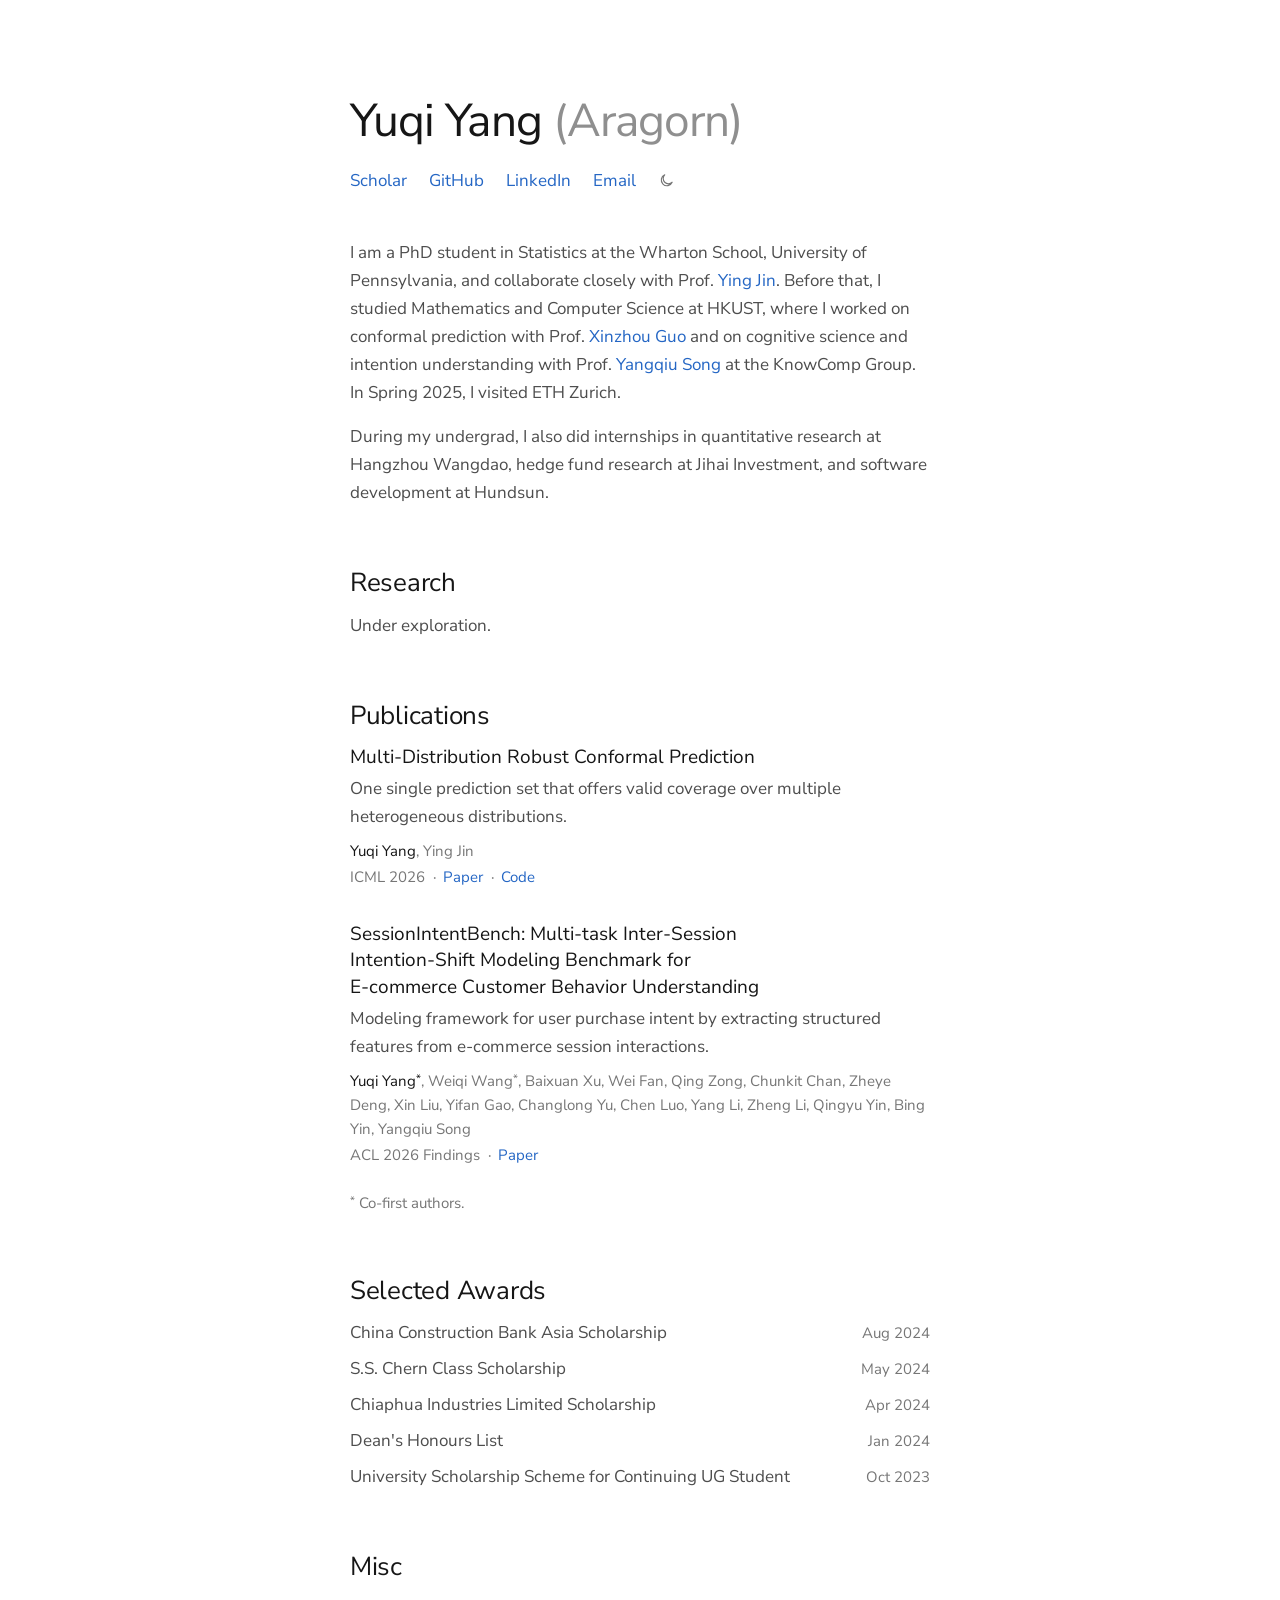
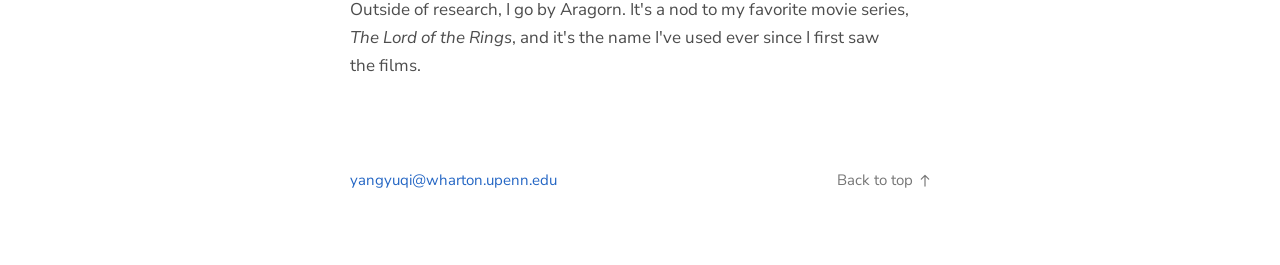
==== commit 0504dfaa: "Switch to a white page in one sans-serif and remove the ICML page Replace the cream palette, serif t" ====
--- a/index.html
+++ b/index.html
@@ -13,125 +13,88 @@
     </script>
     <link rel="preconnect" href="https://fonts.googleapis.com">
     <link rel="preconnect" href="https://fonts.gstatic.com" crossorigin>
-    <link rel="stylesheet" href="https://fonts.googleapis.com/css2?family=Schibsted+Grotesk:wght@400..700&family=Source+Serif+4:ital,opsz,wght@0,8..60,400..600;1,8..60,400&display=swap">
-    <link rel="stylesheet" href="assets/site.css?v=3">
+    <link rel="stylesheet" href="https://fonts.googleapis.com/css2?family=Nunito+Sans:ital,wght@0,400;1,400&display=swap">
+    <link rel="stylesheet" href="assets/site.css?v=4">
     <script src="assets/site.js?v=3" defer></script>
     <style>
         .page {
-            margin: 0 auto;
-            max-width: calc(var(--column) + 48px);
-            padding: 96px 24px;
+            padding-top: 96px;
         }
 
         h1 {
-            color: var(--ink);
-            font: 600 clamp(46px, 2.4rem + 2.6vw, 72px) / 1 var(--sans);
-            letter-spacing: -0.035em;
+            font-size: 46px;
+            line-height: 1.1;
         }
 
         h1 span {
-            color: var(--muted);
-            font: italic 400 0.34em / 1 var(--serif);
-            letter-spacing: 0;
-            margin-left: 0.25em;
-            white-space: nowrap;
+            color: var(--faint);
         }
 
         .masthead-actions {
             align-items: center;
             display: flex;
             flex-wrap: wrap;
-            gap: 8px;
-            margin-top: 24px;
-        }
-
-        .masthead-actions .links {
-            margin-top: 0;
-        }
-
-        .about {
-            margin-top: 34px;
-        }
-
-        .about > * + * {
+            gap: 4px 22px;
+            margin-top: 20px;
+        }
+
+        main {
+            margin-top: 44px;
+        }
+
+        section > p + p {
             margin-top: 16px;
         }
 
-        main p a {
+        h3 {
+            font-size: 19px;
+            line-height: 1.4;
+            text-wrap: balance;
+        }
+
+        .entry + .entry {
+            margin-top: 32px;
+        }
+
+        .summary {
+            margin-top: 4px;
+        }
+
+        .byline {
+            margin-top: 8px;
+        }
+
+        .authors {
+            display: block;
+        }
+
+        .author-me {
             color: var(--ink);
-            text-decoration: underline;
-            text-decoration-color: var(--link-line);
-            text-decoration-thickness: 1px;
-            text-underline-offset: 0.2em;
-            transition: text-decoration-color 0.2s;
-        }
-
-        main p a:hover {
-            text-decoration-color: var(--accent);
-        }
-
-        section + section {
-            margin-top: 92px;
-        }
-
-        h2 {
-            color: var(--ink);
-            font: 600 26px / 1.2 var(--sans);
-            letter-spacing: -0.015em;
-            margin-bottom: 20px;
-        }
-
-        h3 {
-            color: var(--ink);
-            font: 600 20px / 1.32 var(--sans);
-            letter-spacing: -0.01em;
-        }
-
-        .entry + .entry {
-            margin-top: 40px;
-        }
-
-        .entry > * + * {
-            margin-top: 8px;
-        }
-
-        .summary {
-            color: var(--muted);
-        }
-
-        .small {
-            color: var(--muted);
-            font: 400 14px / 1.55 var(--sans);
-        }
-
-        .byline > * + * {
-            white-space: nowrap;
-        }
-
-        .byline > :not(:last-child)::after {
-            color: var(--faint);
+        }
+
+        .where {
+            display: flex;
+            flex-wrap: wrap;
+            margin-top: 2px;
+        }
+
+        .where > * + *::before {
             content: "\00b7";
             display: inline-block;
-            margin: 0 0.3rem 0 0.55rem;
-        }
-
-        .author-me {
-            background: linear-gradient(transparent 58%, var(--highlight) 58%);
-            color: var(--ink);
+            text-align: center;
+            width: 1.2em;
         }
 
         .cofirst {
-            color: var(--accent);
             font-size: 0.72em;
             line-height: 0;
-            margin-left: 0.05em;
             position: relative;
-            top: -0.22em;
+            top: -0.38em;
             vertical-align: baseline;
         }
 
-        .note {
-            margin-top: 32px;
+        .entry + .note {
+            margin-top: 24px;
         }
 
         .rows {
@@ -141,61 +104,27 @@
 
         .row {
             align-items: baseline;
-            border-top: 1px solid var(--rule);
-            column-gap: 24px;
-            display: grid;
-            grid-template-columns: minmax(0, 1fr) auto;
-            padding: 11px 0;
-        }
-
-        .row:last-child {
-            border-bottom: 1px solid var(--rule);
+            display: flex;
+            gap: 24px;
+            justify-content: space-between;
+        }
+
+        .row + .row {
+            margin-top: 8px;
         }
 
         .row .small {
             font-variant-numeric: tabular-nums;
-        }
-
-        @media (max-width: 959px) {
+            white-space: nowrap;
+        }
+
+        @media (max-width: 640px) {
             .page {
-                padding: 72px 22px 64px;
+                padding-top: 56px;
             }
 
-            section + section {
-                margin-top: 68px;
-            }
-
-            h2 {
-                font-size: 24px;
-            }
-
-            h3 {
-                font-size: 19px;
-            }
-        }
-
-        /* Keep the four links and the theme toggle on one row on phones. */
-
-        @media (max-width: 420px) {
-            .masthead-actions,
-            .masthead-actions .links {
-                gap: 6px;
-            }
-
-            .masthead-actions .links a {
-                padding: 9px 10px;
-            }
-        }
-
-        @media (max-width: 389px) {
-            .masthead-actions .links a {
-                font-size: 13px;
-                padding: 8px 9px;
-            }
-
-            .masthead-actions .theme-toggle {
-                height: 31px;
-                width: 31px;
+            h1 {
+                font-size: 38px;
             }
         }
     </style>
@@ -219,7 +148,7 @@
         </header>
 
         <main>
-            <section class="about" aria-label="About">
+            <section aria-label="About">
                 <p>
                     I am a PhD student in Statistics at the Wharton School, University of Pennsylvania,
                     and collaborate closely with Prof. <a href="https://ying531.github.io/">Ying Jin</a>.
@@ -246,20 +175,24 @@
                     <h3>Multi-Distribution Robust Conformal Prediction</h3>
                     <p class="summary">One single prediction set that offers valid coverage over multiple heterogeneous distributions.</p>
                     <p class="small byline">
-                        <span><span class="author-me">Yuqi Yang</span>, Ying Jin</span>
-                        <span>ICML 2026</span>
-                        <a href="https://arxiv.org/abs/2601.02998">Paper</a>
-                        <a href="https://github.com/AragornBFRer/MDCP">Code</a>
+                        <span class="authors"><span class="author-me">Yuqi Yang</span>, Ying Jin</span>
+                        <span class="where">
+                            <span>ICML 2026</span>
+                            <span><a href="https://arxiv.org/abs/2601.02998">Paper</a></span>
+                            <span><a href="https://github.com/AragornBFRer/MDCP">Code</a></span>
+                        </span>
                     </p>
                 </article>
 
                 <article class="entry">
-                    <h3>SessionIntentBench: Multi-task Inter-Session Intention-Shift Modeling Benchmark for E-commerce Customer Behavior Understanding</h3>
-                    <p class="summary">Modeling framework for user purchase intent by extracting structured features from e-commerce session interactions.</p>
+                    <h3>SessionIntentBench: Multi-task Inter-Session Intention-Shift Modeling Benchmark for <span class="nowrap">E-commerce</span> Customer Behavior Understanding</h3>
+                    <p class="summary">Modeling framework for user purchase intent by extracting structured features from <span class="nowrap">e-commerce</span> session interactions.</p>
                     <p class="small byline">
-                        <span><span class="author-me">Yuqi Yang<sup class="cofirst" aria-label="co-first author">*</sup></span>, Weiqi Wang<sup class="cofirst" aria-label="co-first author">*</sup>, Baixuan Xu, Wei Fan, Qing Zong, Chunkit Chan, Zheye Deng, Xin Liu, Yifan Gao, Changlong Yu, Chen Luo, Yang Li, Zheng Li, Qingyu Yin, Bing Yin, Yangqiu Song</span>
-                        <span>ACL 2026 Findings</span>
-                        <a href="https://arxiv.org/abs/2507.20185">Paper</a>
+                        <span class="authors"><span class="author-me">Yuqi Yang<sup class="cofirst" aria-label="co-first author">*</sup></span>, Weiqi Wang<sup class="cofirst" aria-label="co-first author">*</sup>, Baixuan Xu, Wei Fan, Qing Zong, Chunkit Chan, Zheye Deng, Xin Liu, Yifan Gao, Changlong Yu, Chen Luo, Yang Li, Zheng Li, Qingyu Yin, Bing Yin, Yangqiu Song</span>
+                        <span class="where">
+                            <span>ACL 2026 Findings</span>
+                            <span><a href="https://arxiv.org/abs/2507.20185">Paper</a></span>
+                        </span>
                     </p>
                 </article>
 
@@ -286,7 +219,7 @@
         </main>
 
         <footer>
-            <p><a href="mailto:yangyuqi@wharton.upenn.edu">yangyuqi@wharton.upenn.edu</a></p>
+            <a href="mailto:yangyuqi@wharton.upenn.edu">yangyuqi@wharton.upenn.edu</a>
             <a class="to-top" href="#top">
                 Back to top
                 <svg viewBox="0 0 10 14" fill="none" stroke="currentColor" stroke-width="1.25" stroke-linecap="round" stroke-linejoin="round" aria-hidden="true"><path d="M5 13V1.5M1 5.5l4-4 4 4"/></svg>
--- a/assets/site.css
+++ b/assets/site.css
@@ -1,22 +1,16 @@
 /* Shared by every page: palette and themes, type, links, the theme toggle and the footer. Page layouts stay in each page. */
 
 :root {
-    --desk: #f3efe6;
-    --card: #f9f7f1;
-    --pill: rgba(249, 247, 241, 0.7);
-    --text: #3d3a35;
-    --muted: #6e6960;
-    --faint: #9a948a;
-    --ink: #1f1d1a;
-    --rule: rgba(31, 29, 26, 0.14);
-    --link-line: rgba(31, 29, 26, 0.3);
-    --highlight: rgba(230, 193, 90, 0.6);
-    --accent: #cf5137;
-    --shadow: rgba(31, 29, 26, 0.12);
-    --sans: "Schibsted Grotesk", -apple-system, BlinkMacSystemFont, "Segoe UI", Helvetica, Arial, sans-serif;
-    --serif: "Source Serif 4", Georgia, "Times New Roman", serif;
+    --bg: #fff;
+    --wash: #f5f5f5;
+    --ink: #161616;
+    --text: #4d4d4d;
+    --muted: #767676;
+    --faint: #8f8f8f;
+    --link: #2466c4;
+    --sans: "Nunito Sans", "Segoe UI", "Helvetica Neue", Arial, sans-serif;
     --mono: ui-monospace, "SF Mono", SFMono-Regular, Menlo, Consolas, monospace;
-    --column: 600px;
+    --column: 580px;
     color-scheme: light;
 }
 
@@ -24,35 +18,25 @@
 
 @media (prefers-color-scheme: dark) {
     :root:not([data-theme="light"]) {
-        --desk: #171614;
-        --card: #211f1b;
-        --pill: rgba(33, 31, 27, 0.72);
-        --text: #cfc8bb;
-        --muted: #a0998d;
-        --faint: #78726a;
-        --ink: #f1ebe0;
-        --rule: rgba(241, 235, 224, 0.15);
-        --link-line: rgba(241, 235, 224, 0.32);
-        --highlight: rgba(230, 193, 90, 0.3);
-        --accent: #e5704f;
-        --shadow: rgba(0, 0, 0, 0.45);
+        --bg: #141414;
+        --wash: #1e1e1e;
+        --ink: #f2f2f2;
+        --text: #bdbdbd;
+        --muted: #949494;
+        --faint: #808080;
+        --link: #82b3f3;
         color-scheme: dark;
     }
 }
 
 :root[data-theme="dark"] {
-    --desk: #171614;
-    --card: #211f1b;
-    --pill: rgba(33, 31, 27, 0.72);
-    --text: #cfc8bb;
-    --muted: #a0998d;
-    --faint: #78726a;
-    --ink: #f1ebe0;
-    --rule: rgba(241, 235, 224, 0.15);
-    --link-line: rgba(241, 235, 224, 0.32);
-    --highlight: rgba(230, 193, 90, 0.3);
-    --accent: #e5704f;
-    --shadow: rgba(0, 0, 0, 0.45);
+    --bg: #141414;
+    --wash: #1e1e1e;
+    --ink: #f2f2f2;
+    --text: #bdbdbd;
+    --muted: #949494;
+    --faint: #808080;
+    --link: #82b3f3;
     color-scheme: dark;
 }
 
@@ -60,11 +44,12 @@
     box-sizing: border-box;
 }
 
+/* One family at one weight: size and tone carry the hierarchy. */
+
 html {
-    -webkit-font-smoothing: antialiased;
-    background: var(--desk);
+    background: var(--bg);
     color: var(--text);
-    font: 400 18px/1.62 var(--serif);
+    font: 400 17px / 1.65 var(--sans);
     scroll-behavior: smooth;
 }
 
@@ -80,53 +65,80 @@
     margin: 0;
 }
 
+h1,
+h2,
+h3 {
+    color: var(--ink);
+    font-weight: 400;
+}
+
+h1 {
+    letter-spacing: -0.02em;
+}
+
+h2 {
+    font-size: 26px;
+    letter-spacing: -0.01em;
+    line-height: 1.25;
+    margin-bottom: 12px;
+}
+
+p {
+    text-wrap: pretty;
+}
+
 a {
-    color: inherit;
-}
-
-/* Pill links and the theme toggle beside them */
+    color: var(--link);
+    text-decoration: none;
+}
+
+a:hover {
+    text-decoration: underline;
+    text-decoration-thickness: 1px;
+    text-underline-offset: 0.2em;
+}
+
+.small {
+    color: var(--muted);
+    font-size: 15px;
+    line-height: 1.6;
+}
+
+.nowrap {
+    white-space: nowrap;
+}
+
+.page {
+    margin: 0 auto;
+    max-width: calc(var(--column) + 48px);
+    padding: 0 24px 72px;
+}
+
+section + section {
+    margin-top: 60px;
+}
+
+/* Rows of links and the theme toggle beside them */
 
 .links {
     display: flex;
     flex-wrap: wrap;
-    gap: 8px;
-    margin-top: 24px;
-}
-
-.links a {
-    background: var(--pill);
-    border: 1px solid var(--rule);
-    border-radius: 999px;
-    color: var(--ink);
-    font: 500 14px / 1 var(--sans);
-    padding: 9px 15px;
-    text-decoration: none;
-    transition: background-color 0.2s, border-color 0.2s, color 0.2s;
-}
-
-.links a:hover,
-.links a:focus-visible,
-.theme-toggle:hover,
-.theme-toggle:focus-visible {
-    background: var(--ink);
-    border-color: var(--ink);
-    color: var(--desk);
+    gap: 4px 22px;
 }
 
 .theme-toggle {
-    align-items: center;
-    background: var(--pill);
-    border: 1px solid var(--rule);
-    border-radius: 50%;
-    color: var(--ink);
+    background: none;
+    border: 0;
+    color: var(--muted);
     cursor: pointer;
     display: inline-flex;
     flex: none;
-    height: 34px;
-    justify-content: center;
     padding: 0;
-    transition: background-color 0.2s, border-color 0.2s, color 0.2s;
-    width: 34px;
+}
+
+.theme-toggle:hover,
+.theme-toggle:focus-visible {
+    color: var(--ink);
 }
 
 .theme-toggle[hidden] {
@@ -134,8 +146,8 @@
 }
 
 .theme-toggle svg {
-    height: 16px;
-    width: 16px;
+    height: 17px;
+    width: 17px;
 }
 
 .theme-toggle[data-next="dark"] .icon-sun,
@@ -147,56 +159,50 @@
 
 footer {
     align-items: baseline;
-    border-top: 1px solid var(--rule);
     color: var(--muted);
     display: flex;
-    font: 400 14px / 1.5 var(--sans);
-    gap: 16px;
+    flex-wrap: wrap;
+    font-size: 15px;
+    gap: 6px 16px;
     justify-content: space-between;
-    margin-top: 96px;
-    padding-top: 18px;
-}
-
-footer a {
-    color: inherit;
-    text-decoration: none;
-}
-
-footer a:hover {
-    color: var(--ink);
-    text-decoration: underline;
+    margin-top: 88px;
 }
 
 .to-top {
     align-items: center;
+    color: inherit;
     display: inline-flex;
     flex: none;
     gap: 7px;
 }
 
-footer .to-top:hover,
-footer .to-top:focus-visible {
+.to-top:hover,
+.to-top:focus-visible {
     color: var(--ink);
     text-decoration: none;
 }
 
 .to-top svg {
     height: 13px;
-    transition: transform 0.3s cubic-bezier(0.22, 0.8, 0.24, 1);
     width: 10px;
 }
 
-.to-top:hover svg,
-.to-top:focus-visible svg {
-    transform: translateY(-2px);
+@media (max-width: 640px) {
+    .page {
+        padding: 0 20px 48px;
+    }
+
+    section + section {
+        margin-top: 48px;
+    }
+
+    footer {
+        margin-top: 64px;
+    }
 }
 
 @media (prefers-reduced-motion: reduce) {
     html {
         scroll-behavior: auto;
     }
-
-    .to-top svg {
-        transition: none;
-    }
-}
+}
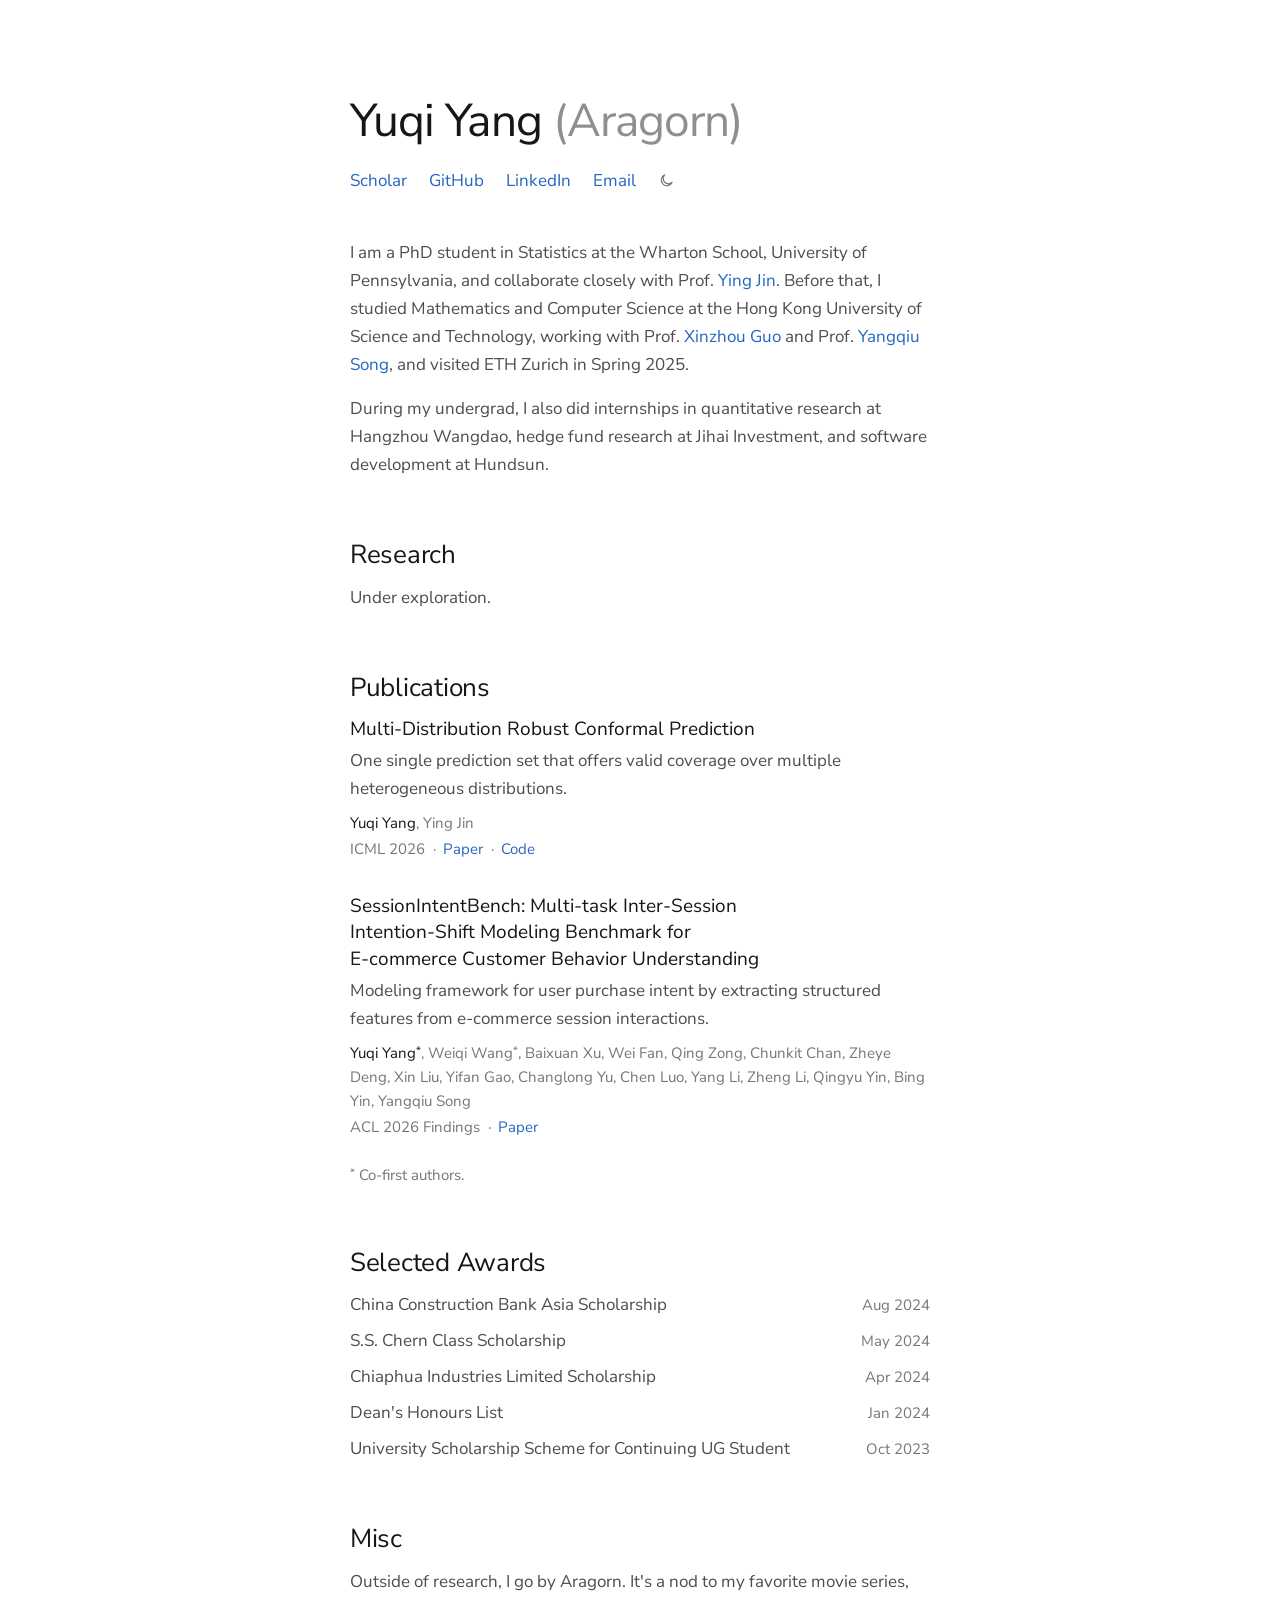
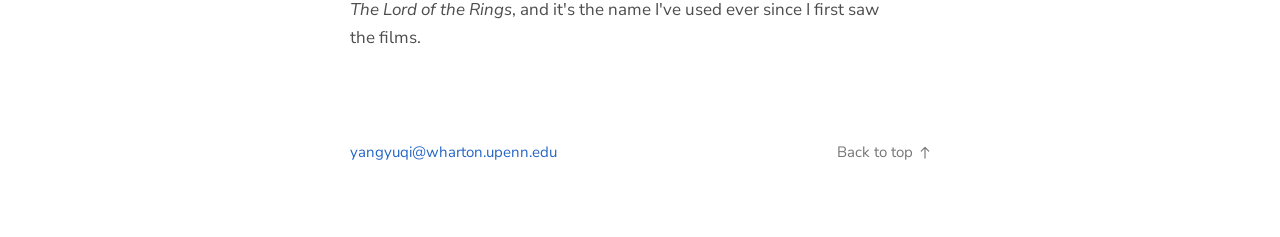
==== commit d93f88c2: "Shorten undergraduate line in bio Name the HKUST advisors without their research topics, spell out t" ====
--- a/index.html
+++ b/index.html
@@ -152,11 +152,10 @@
                 <p>
                     I am a PhD student in Statistics at the Wharton School, University of Pennsylvania,
                     and collaborate closely with Prof. <a href="https://ying531.github.io/">Ying Jin</a>.
-                    Before that, I studied Mathematics and Computer Science at HKUST, where I worked on
-                    conformal prediction with Prof. <a href="https://facultyprofiles.hkust.edu.hk/profiles.php?profile=xinzhou-guo-xinzhoug">Xinzhou Guo</a>
-                    and on cognitive science and intention understanding with
-                    Prof. <a href="https://scholar.google.com/citations?user=MdQZ-q8AAAAJ&hl=en">Yangqiu Song</a>
-                    at the KnowComp Group. In Spring 2025, I visited ETH Zurich.
+                    Before that, I studied Mathematics and Computer Science at the Hong Kong University of Science and Technology, working with
+                    Prof. <a href="https://facultyprofiles.hkust.edu.hk/profiles.php?profile=xinzhou-guo-xinzhoug">Xinzhou Guo</a>
+                    and Prof. <a href="https://scholar.google.com/citations?user=MdQZ-q8AAAAJ&hl=en">Yangqiu Song</a>,
+                    and visited ETH Zurich in Spring 2025.
                 </p>
                 <p>
                     During my undergrad, I also did internships in quantitative research at Hangzhou Wangdao, hedge fund research at Jihai Investment, and software development at Hundsun.
